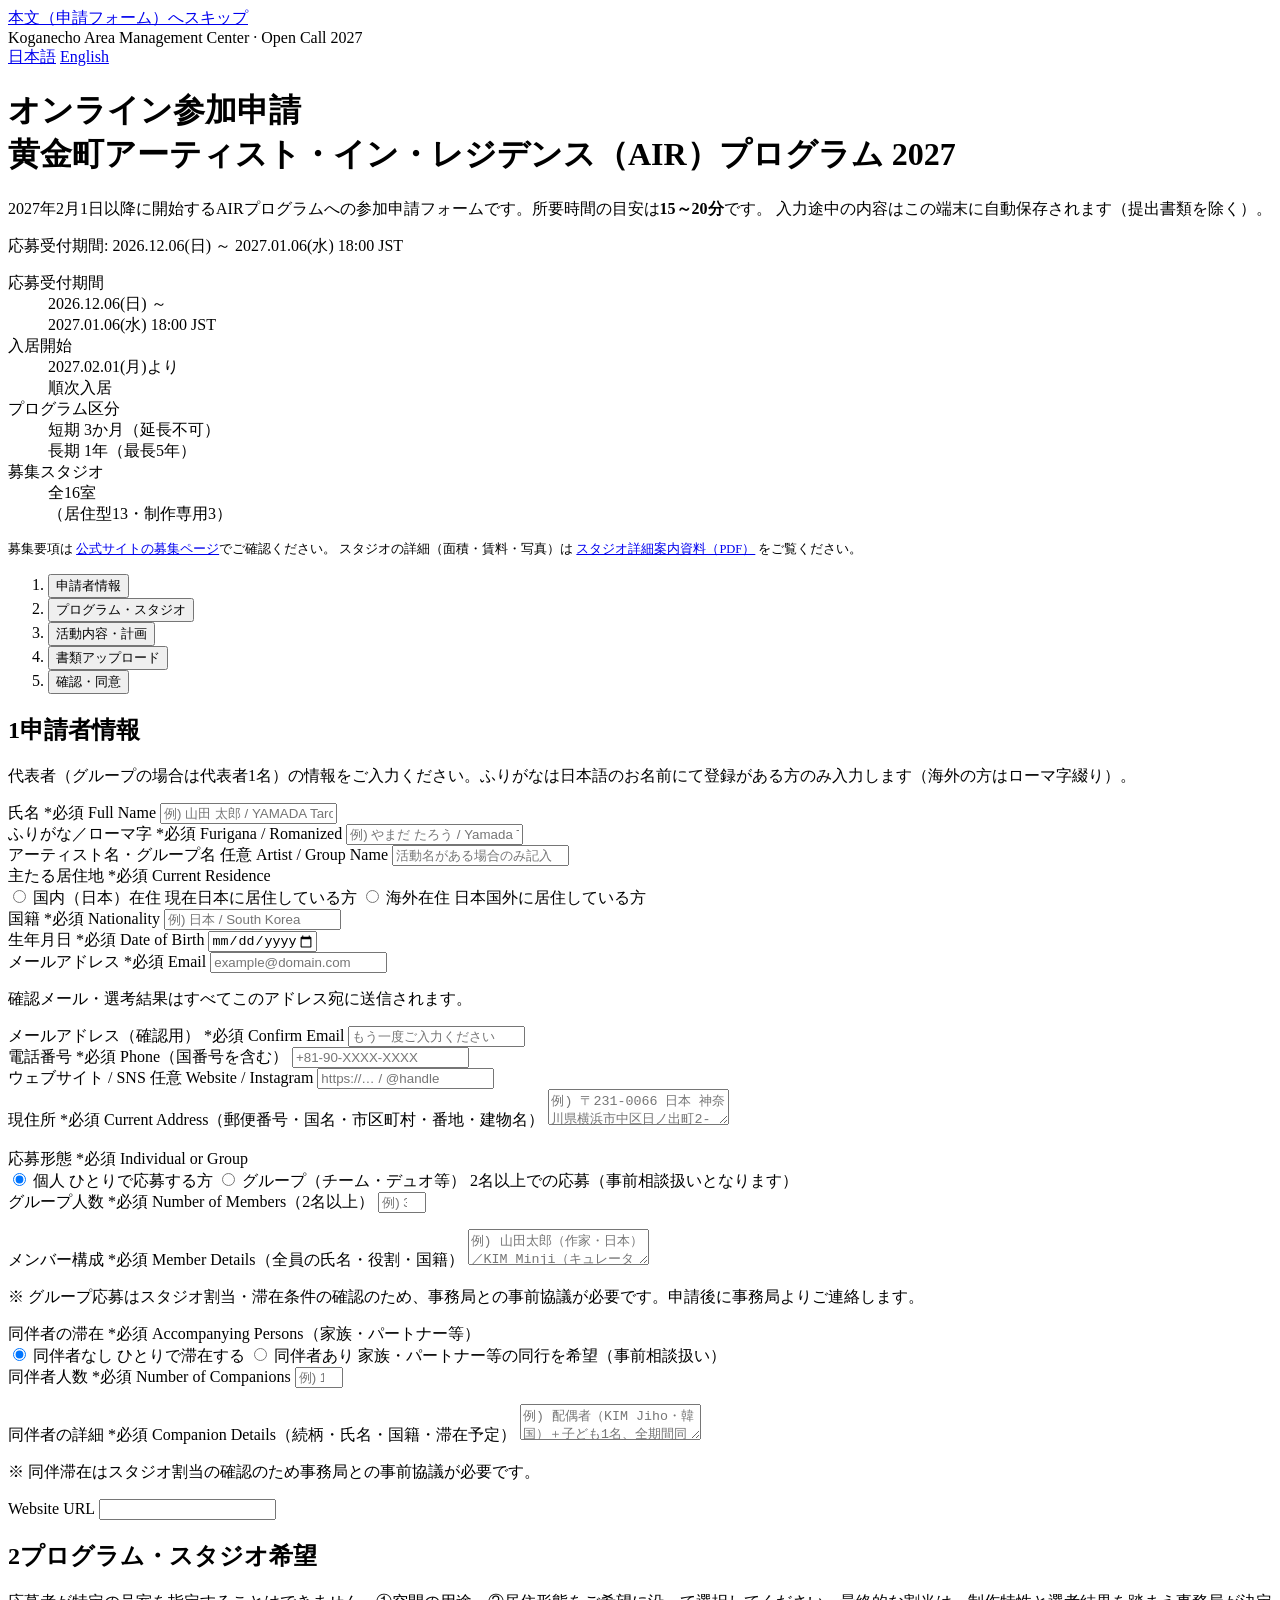
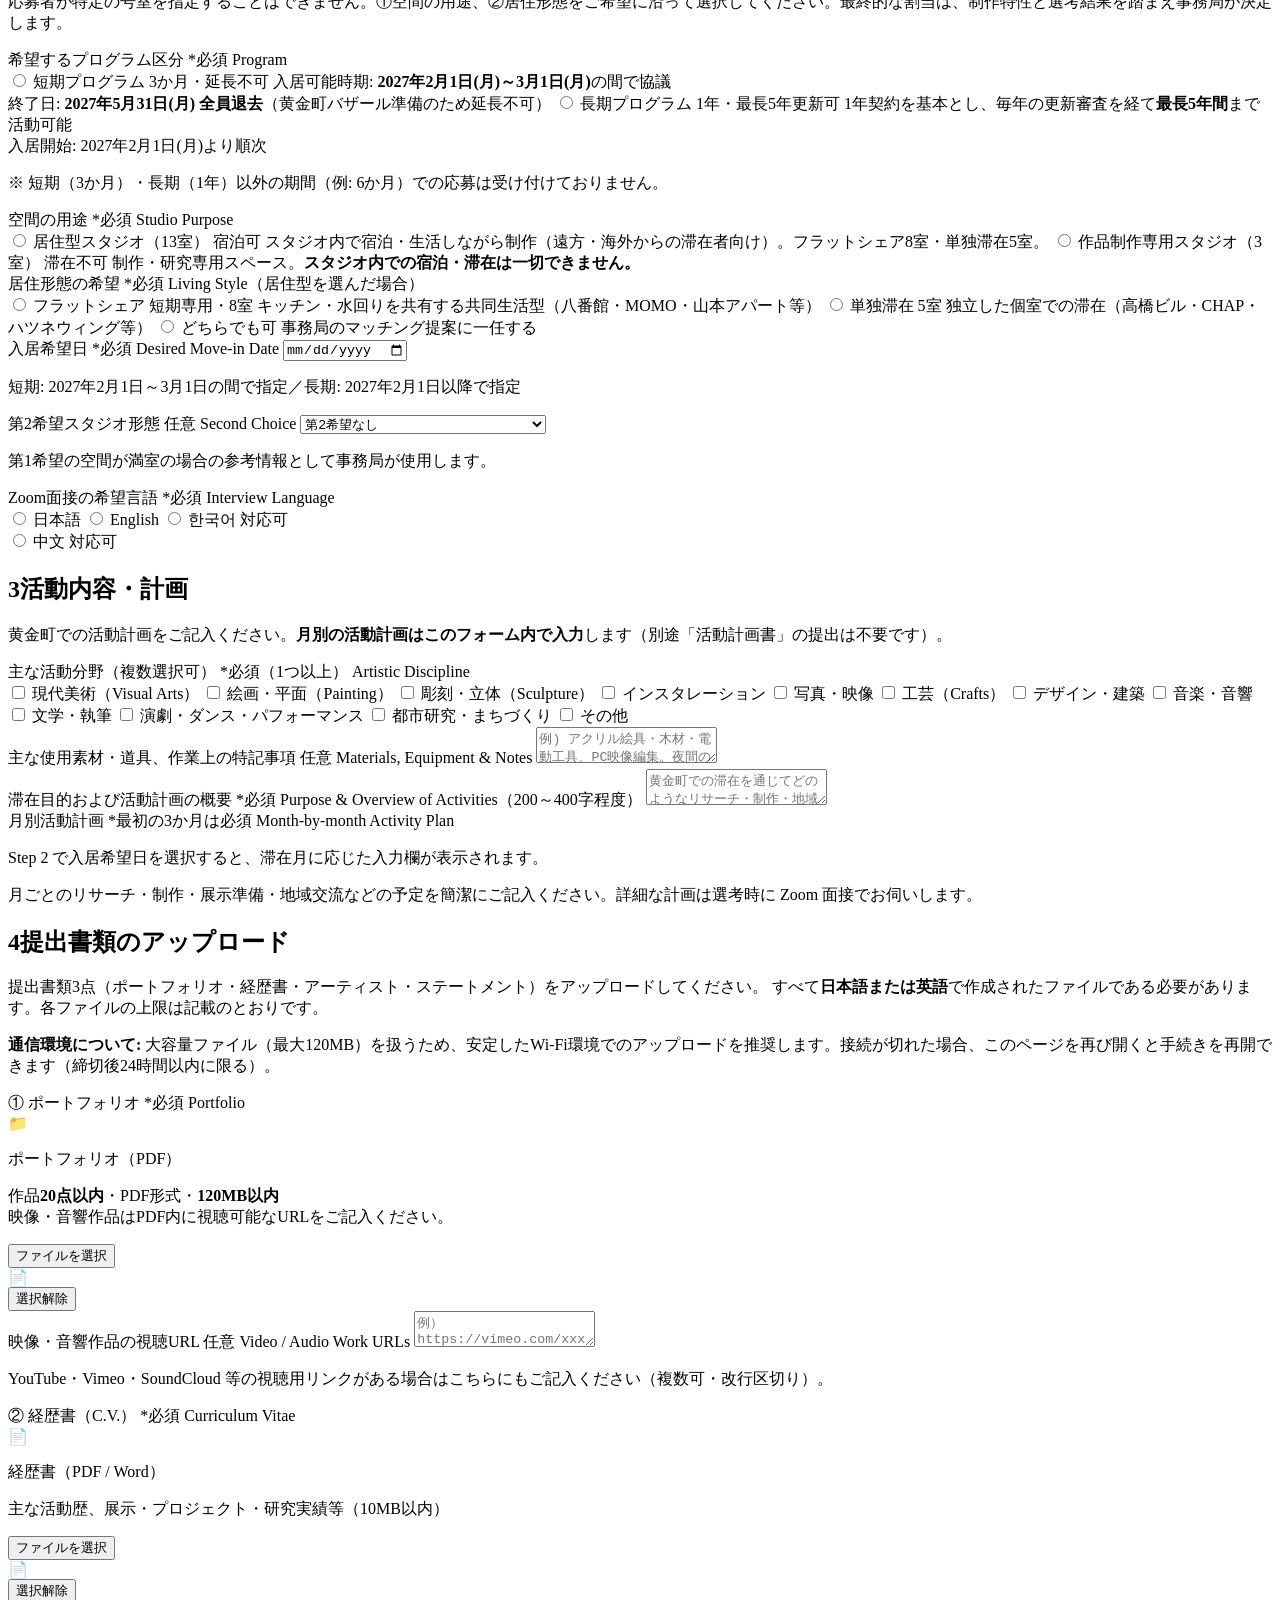
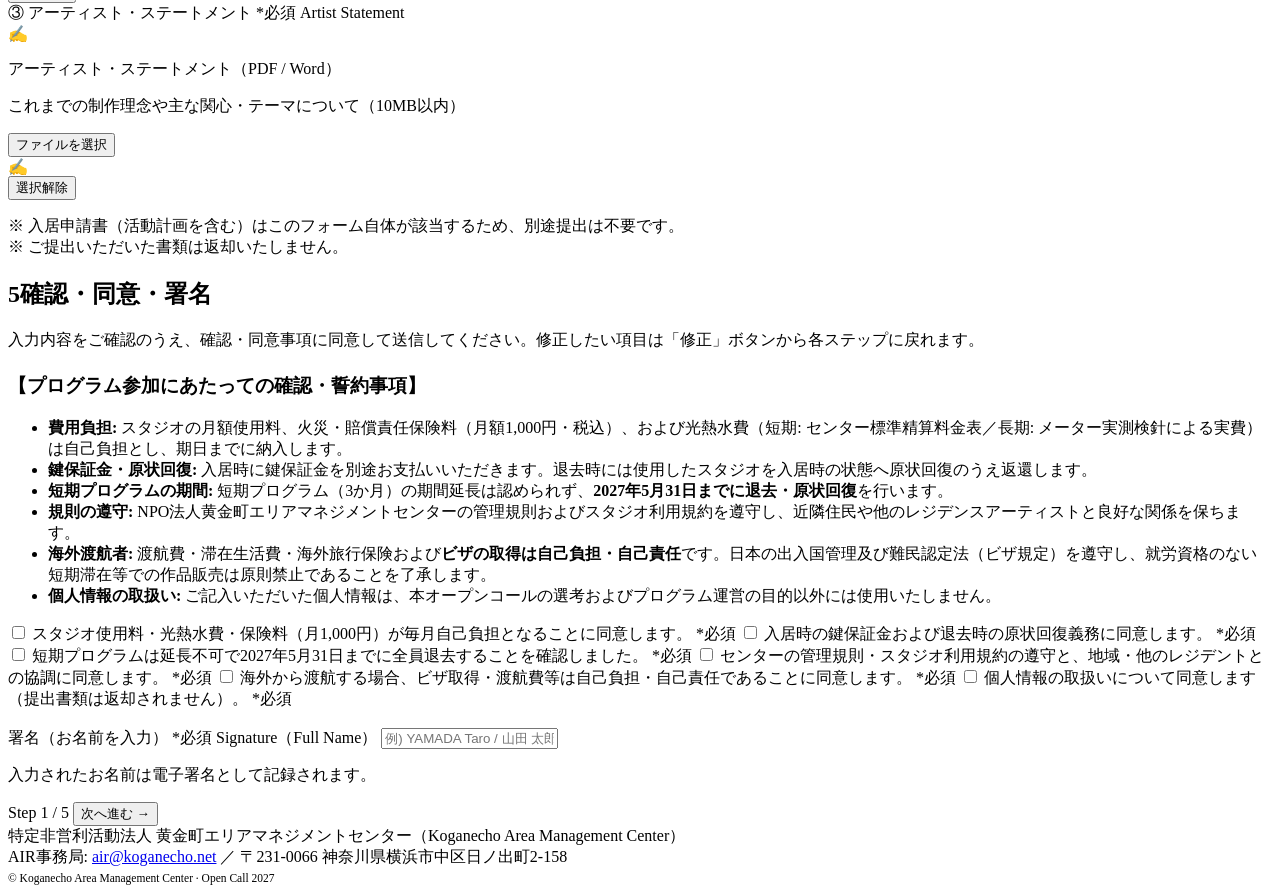
==== index.html @ 6523d1f3 "Add files via upload" ====
<!DOCTYPE html>
<html lang="ja">
<head>
  <meta charset="UTF-8">
  <meta name="viewport" content="width=device-width, initial-scale=1.0">
  <title>オンライン参加申請 | 黄金町AIRプログラム 2027 | Koganecho AIR Open Call</title>
  <meta name="description" content="黄金町アーティスト・イン・レジデンス（AIR）プログラム 2027 オープンコール オンライン参加申請フォーム。受付期間: 2026年12月6日～2027年1月6日 18:00 JST。">
  <meta name="robots" content="noindex, nofollow">
  <link rel="preconnect" href="https://fonts.googleapis.com">
  <link rel="preconnect" href="https://fonts.gstatic.com" crossorigin>
  <link rel="stylesheet" href="https://fonts.googleapis.com/css2?family=Noto+Sans+JP:wght@400;500;700;800&display=swap">
  <link rel="stylesheet" href="assets/style.css">
</head>
<body class="kapp">
  <a class="kapp-skip" href="#applyForm">本文（申請フォーム）へスキップ</a>

  <!-- ============ TOP BAR ============ -->
  <div class="kapp-topbar">
    <div class="kapp-topbar-inner">
      <span class="kapp-brand">
        <span class="kapp-brand-dot" aria-hidden="true"></span>
        Koganecho Area Management Center · Open Call 2027
      </span>
      <nav class="kapp-lang-switch" aria-label="言語切替 / Language Switch">
        <a href="index.html" aria-current="page" lang="ja">日本語</a>
        <a href="en.html" lang="en">English</a>
      </nav>
    </div>
  </div>

  <div class="kapp-main">
    <div class="kapp-container">

      <!-- ============ HEADER ============ -->
      <header class="kapp-header">
        <h1 class="kapp-title">オンライン参加申請<br>黄金町アーティスト・イン・レジデンス（AIR）プログラム 2027</h1>
        <p class="kapp-lead">
          2027年2月1日以降に開始するAIRプログラムへの参加申請フォームです。所要時間の目安は<strong>15～20分</strong>です。
          入力途中の内容はこの端末に自動保存されます（提出書類を除く）。
        </p>
        <p class="kapp-deadline-badge" id="statusBadge">応募受付期間: 2026.12.06(日) ～ 2027.01.06(水) 18:00 JST</p>

        <dl class="kapp-facts">
          <div class="kapp-fact">
            <dt>応募受付期間</dt>
            <dd>2026.12.06(日) ～<br>2027.01.06(水) 18:00 JST</dd>
          </div>
          <div class="kapp-fact">
            <dt>入居開始</dt>
            <dd>2027.02.01(月)より<br>順次入居</dd>
          </div>
          <div class="kapp-fact">
            <dt>プログラム区分</dt>
            <dd>短期 3か月（延長不可）<br>長期 1年（最長5年）</dd>
          </div>
          <div class="kapp-fact">
            <dt>募集スタジオ</dt>
            <dd>全16室<br>（居住型13・制作専用3）</dd>
          </div>
        </dl>

        <p style="font-size:12.5px; color:var(--muted); margin:0;">
          募集要項は
          <a href="https://koganecho.net/" target="_blank" rel="noopener noreferrer">公式サイトの募集ページ</a>でご確認ください。
          スタジオの詳細（面積・賃料・写真）は
          <a href="https://koganecho.net/wp20201120/wp-content/uploads/2026/11/2027_opencall_studio.pdf" target="_blank" rel="noopener noreferrer">スタジオ詳細案内資料（PDF）</a>
          をご覧ください。
        </p>
      </header>

      <!-- ============ STATUS BANNERS ============ -->
      <div class="kapp-banner kapp-banner-info" id="statusBanner" hidden role="status"></div>
      <div class="kapp-banner kapp-banner-info" id="resumeBanner" hidden role="region" aria-label="未完了の申請"></div>
      <div class="kapp-banner kapp-banner-info" id="draftBanner" hidden role="region" aria-label="下書き"></div>

      <!-- ============ CLOSED PANEL ============ -->
      <div class="kapp-closed" id="closedPanel" hidden>
        <h2 id="closedTitle">現在、応募受付期間ではありません</h2>
        <p id="closedBody">
          受付期間: 2026年12月6日(日) ～ 2027年1月6日(水) 18:00（日本標準時）
        </p>
        <p>
          ご質問は <a href="mailto:air@koganecho.net">air@koganecho.net</a> までメールでお問い合わせください。
        </p>
      </div>

      <!-- ============ FORM ============ -->
      <form class="kapp-form" id="applyForm" novalidate>

        <!-- Progress -->
        <ol class="kapp-progress" id="kappProgress" aria-label="入力ステップ">
          <li class="is-active"><button type="button"><span>申請者情報</span></button></li>
          <li><button type="button"><span>プログラム・スタジオ</span></button></li>
          <li><button type="button"><span>活動内容・計画</span></button></li>
          <li><button type="button"><span>書類アップロード</span></button></li>
          <li><button type="button"><span>確認・同意</span></button></li>
        </ol>

        <!-- ================= STEP 1 ================= -->
        <section class="kapp-step is-visible" data-step="1" aria-labelledby="step1Title">
          <h2 class="kapp-step-title" id="step1Title"><span class="kapp-sec-num">1</span>申請者情報</h2>
          <p class="kapp-step-desc">代表者（グループの場合は代表者1名）の情報をご入力ください。ふりがなは日本語のお名前にて登録がある方のみ入力します（海外の方はローマ字綴り）。</p>

          <div class="kapp-grid">
            <div class="kapp-field">
              <label for="fName">氏名 <span class="kapp-req">*必須</span> <span class="kapp-sub">Full Name</span></label>
              <input class="kapp-input" type="text" id="fName" name="name" required autocomplete="name" placeholder="例) 山田 太郎 / YAMADA Taro">
            </div>
            <div class="kapp-field">
              <label for="fNameKana">ふりがな／ローマ字 <span class="kapp-req">*必須</span> <span class="kapp-sub">Furigana / Romanized</span></label>
              <input class="kapp-input" type="text" id="fNameKana" name="nameKana" required placeholder="例) やまだ たろう / Yamada Taro">
            </div>
            <div class="kapp-field">
              <label for="fArtistName">アーティスト名・グループ名 <span class="kapp-optional">任意</span> <span class="kapp-sub">Artist / Group Name</span></label>
              <input class="kapp-input" type="text" id="fArtistName" name="artistName" placeholder="活動名がある場合のみ記入">
            </div>
            <div class="kapp-field">
              <div class="kapp-field-label">主たる居住地 <span class="kapp-req">*必須</span> <span class="kapp-sub">Current Residence</span></div>
              <div class="kapp-option-cards">
                <label class="kapp-option-card">
                  <input type="radio" name="residence" value="domestic" required>
                  <span class="kapp-option-body">
                    <span class="kapp-option-title" data-vlabel="国内（日本）">国内（日本）在住</span>
                    <span class="kapp-option-desc">現在日本に居住している方</span>
                  </span>
                </label>
                <label class="kapp-option-card">
                  <input type="radio" name="residence" value="overseas">
                  <span class="kapp-option-body">
                    <span class="kapp-option-title" data-vlabel="海外">海外在住</span>
                    <span class="kapp-option-desc">日本国外に居住している方</span>
                  </span>
                </label>
              </div>
            </div>
            <div class="kapp-field">
              <label for="fNationality">国籍 <span class="kapp-req">*必須</span> <span class="kapp-sub">Nationality</span></label>
              <input class="kapp-input" type="text" id="fNationality" name="nationality" required placeholder="例) 日本 / South Korea">
            </div>
            <div class="kapp-field">
              <label for="fBirthDate">生年月日 <span class="kapp-req">*必須</span> <span class="kapp-sub">Date of Birth</span></label>
              <input class="kapp-input" type="date" id="fBirthDate" name="birthDate" required max="2010-12-31">
            </div>
            <div class="kapp-field">
              <label for="fEmail">メールアドレス <span class="kapp-req">*必須</span> <span class="kapp-sub">Email</span></label>
              <input class="kapp-input" type="email" id="fEmail" name="email" required autocomplete="email" placeholder="example@domain.com">
              <p class="kapp-help">確認メール・選考結果はすべてこのアドレス宛に送信されます。</p>
            </div>
            <div class="kapp-field">
              <label for="fEmailConfirm">メールアドレス（確認用） <span class="kapp-req">*必須</span> <span class="kapp-sub">Confirm Email</span></label>
              <input class="kapp-input" type="email" id="fEmailConfirm" name="emailConfirm" required placeholder="もう一度ご入力ください">
            </div>
            <div class="kapp-field">
              <label for="fPhone">電話番号 <span class="kapp-req">*必須</span> <span class="kapp-sub">Phone（国番号を含む）</span></label>
              <input class="kapp-input" type="tel" id="fPhone" name="phone" required autocomplete="tel" placeholder="+81-90-XXXX-XXXX">
            </div>
            <div class="kapp-field">
              <label for="fWebsite">ウェブサイト / SNS <span class="kapp-optional">任意</span> <span class="kapp-sub">Website / Instagram</span></label>
              <input class="kapp-input" type="text" id="fWebsite" name="website" placeholder="https://… / @handle">
            </div>
            <div class="kapp-field kapp-field-full">
              <label for="fAddress">現住所 <span class="kapp-req">*必須</span> <span class="kapp-sub">Current Address（郵便番号・国名・市区町村・番地・建物名）</span></label>
              <textarea class="kapp-textarea" id="fAddress" name="address" required placeholder="例) 〒231-0066 日本 神奈川県横浜市中区日ノ出町2-158 ○○ビル301"></textarea>
            </div>
          </div>

          <div class="kapp-grid" style="margin-top:18px;">
            <div class="kapp-field kapp-field-full">
              <div class="kapp-field-label">応募形態 <span class="kapp-req">*必須</span> <span class="kapp-sub">Individual or Group</span></div>
              <div class="kapp-option-cards">
                <label class="kapp-option-card">
                  <input type="radio" name="applicantType" value="personal" checked required>
                  <span class="kapp-option-body">
                    <span class="kapp-option-title" data-vlabel="個人">個人</span>
                    <span class="kapp-option-desc">ひとりで応募する方</span>
                  </span>
                </label>
                <label class="kapp-option-card">
                  <input type="radio" name="applicantType" value="group">
                  <span class="kapp-option-body">
                    <span class="kapp-option-title" data-vlabel="グループ">グループ（チーム・デュオ等）</span>
                    <span class="kapp-option-desc">2名以上での応募（事前相談扱いとなります）</span>
                  </span>
                </label>
              </div>
            </div>

            <div id="groupFields" hidden class="kapp-field-full" style="display:grid; gap:16px;">
              <div class="kapp-field">
                <label for="fGroupMembers">グループ人数 <span class="kapp-req">*必須</span> <span class="kapp-sub">Number of Members（2名以上）</span></label>
                <input class="kapp-input" type="number" id="fGroupMembers" name="groupMembers" min="2" max="20" placeholder="例) 3">
              </div>
              <div class="kapp-field">
                <label for="fGroupDetail">メンバー構成 <span class="kapp-req">*必須</span> <span class="kapp-sub">Member Details（全員の氏名・役割・国籍）</span></label>
                <textarea class="kapp-textarea" id="fGroupDetail" name="groupDetail" placeholder="例) 山田太郎（作家・日本）／KIM Minji（キュレーター・韓国）／…"></textarea>
                <p class="kapp-help">※ グループ応募はスタジオ割当・滞在条件の確認のため、事務局との事前協議が必要です。申請後に事務局よりご連絡します。</p>
              </div>
            </div>

            <div class="kapp-field kapp-field-full">
              <div class="kapp-field-label">同伴者の滞在 <span class="kapp-req">*必須</span> <span class="kapp-sub">Accompanying Persons（家族・パートナー等）</span></div>
              <div class="kapp-option-cards">
                <label class="kapp-option-card">
                  <input type="radio" name="companionType" value="none" checked required>
                  <span class="kapp-option-body">
                    <span class="kapp-option-title" data-vlabel="なし">同伴者なし</span>
                    <span class="kapp-option-desc">ひとりで滞在する</span>
                  </span>
                </label>
                <label class="kapp-option-card">
                  <input type="radio" name="companionType" value="yes">
                  <span class="kapp-option-body">
                    <span class="kapp-option-title" data-vlabel="あり">同伴者あり</span>
                    <span class="kapp-option-desc">家族・パートナー等の同行を希望（事前相談扱い）</span>
                  </span>
                </label>
              </div>
            </div>

            <div id="companionFields" hidden class="kapp-field-full" style="display:grid; gap:16px;">
              <div class="kapp-field">
                <label for="fCompanionCount">同伴者人数 <span class="kapp-req">*必須</span> <span class="kapp-sub">Number of Companions</span></label>
                <input class="kapp-input" type="number" id="fCompanionCount" name="companionCount" min="1" max="10" placeholder="例) 1">
              </div>
              <div class="kapp-field">
                <label for="fCompanionDetail">同伴者の詳細 <span class="kapp-req">*必須</span> <span class="kapp-sub">Companion Details（続柄・氏名・国籍・滞在予定）</span></label>
                <textarea class="kapp-textarea" id="fCompanionDetail" name="companionDetail" placeholder="例) 配偶者（KIM Jiho・韓国）＋子ども1名、全期間同伴予定"></textarea>
                <p class="kapp-help">※ 同伴滞在はスタジオ割当の確認のため事務局との事前協議が必要です。</p>
              </div>
            </div>
          </div>

          <!-- honeypot -->
          <div class="kapp-hp" aria-hidden="true">
            <label for="fWebsiteUrl">Website URL</label>
            <input type="text" id="fWebsiteUrl" name="websiteUrl" tabindex="-1" autocomplete="off">
          </div>
        </section>

        <!-- ================= STEP 2 ================= -->
        <section class="kapp-step" data-step="2" aria-labelledby="step2Title">
          <h2 class="kapp-step-title" id="step2Title"><span class="kapp-sec-num">2</span>プログラム・スタジオ希望</h2>
          <p class="kapp-step-desc">
            応募者が特定の号室を指定することはできません。①空間の用途、②居住形態をご希望に沿って選択してください。最終的な割当は、制作特性と選考結果を踏まえ事務局が決定します。
          </p>

          <div class="kapp-grid">
            <div class="kapp-field kapp-field-full">
              <div class="kapp-field-label">希望するプログラム区分 <span class="kapp-req">*必須</span> <span class="kapp-sub">Program</span></div>
              <div class="kapp-option-cards">
                <label class="kapp-option-card">
                  <input type="radio" name="program" value="short" required>
                  <span class="kapp-option-body">
                    <span class="kapp-option-title" data-vlabel="短期（3か月・延長不可）">短期プログラム <span class="kapp-tag">3か月・延長不可</span></span>
                    <span class="kapp-option-desc">
                      入居可能時期: <strong>2027年2月1日(月)～3月1日(月)</strong>の間で協議<br>
                      終了日: <strong>2027年5月31日(月) 全員退去</strong>（黄金町バザール準備のため延長不可）
                    </span>
                  </span>
                </label>
                <label class="kapp-option-card">
                  <input type="radio" name="program" value="long">
                  <span class="kapp-option-body">
                    <span class="kapp-option-title" data-vlabel="長期（1年・最長5年）">長期プログラム <span class="kapp-tag kapp-tag-teal">1年・最長5年更新可</span></span>
                    <span class="kapp-option-desc">
                      1年契約を基本とし、毎年の更新審査を経て<strong>最長5年間</strong>まで活動可能<br>
                      入居開始: 2027年2月1日(月)より順次
                    </span>
                  </span>
                </label>
              </div>
              <p class="kapp-help">※ 短期（3か月）・長期（1年）以外の期間（例: 6か月）での応募は受け付けておりません。</p>
            </div>

            <div class="kapp-field kapp-field-full">
              <div class="kapp-field-label">空間の用途 <span class="kapp-req">*必須</span> <span class="kapp-sub">Studio Purpose</span></div>
              <div class="kapp-option-cards">
                <label class="kapp-option-card">
                  <input type="radio" name="studioPurpose" value="residential" required>
                  <span class="kapp-option-body">
                    <span class="kapp-option-title" data-vlabel="居住型">居住型スタジオ（13室） <span class="kapp-tag">宿泊可</span></span>
                    <span class="kapp-option-desc">スタジオ内で宿泊・生活しながら制作（遠方・海外からの滞在者向け）。フラットシェア8室・単独滞在5室。</span>
                  </span>
                </label>
                <label class="kapp-option-card">
                  <input type="radio" name="studioPurpose" value="production">
                  <span class="kapp-option-body">
                    <span class="kapp-option-title" data-vlabel="作品制作専用">作品制作専用スタジオ（3室） <span class="kapp-tag kapp-tag-amber">滞在不可</span></span>
                    <span class="kapp-option-desc">制作・研究専用スペース。<strong>スタジオ内での宿泊・滞在は一切できません。</strong></span>
                  </span>
                </label>
              </div>
            </div>

            <div class="kapp-field kapp-field-full" id="livingStyleField">
              <div class="kapp-field-label">居住形態の希望 <span class="kapp-req">*必須</span> <span class="kapp-sub">Living Style（居住型を選んだ場合）</span></div>
              <div class="kapp-option-cards kapp-cols-3">
                <label class="kapp-option-card">
                  <input type="radio" name="livingStyle" value="share" required>
                  <span class="kapp-option-body">
                    <span class="kapp-option-title" data-vlabel="フラットシェア">フラットシェア <span class="kapp-tag">短期専用・8室</span></span>
                    <span class="kapp-option-desc">キッチン・水回りを共有する共同生活型（八番館・MOMO・山本アパート等）</span>
                  </span>
                </label>
                <label class="kapp-option-card">
                  <input type="radio" name="livingStyle" value="private">
                  <span class="kapp-option-body">
                    <span class="kapp-option-title" data-vlabel="単独滞在">単独滞在 <span class="kapp-tag">5室</span></span>
                    <span class="kapp-option-desc">独立した個室での滞在（高橋ビル・CHAP・ハツネウィング等）</span>
                  </span>
                </label>
                <label class="kapp-option-card">
                  <input type="radio" name="livingStyle" value="either">
                  <span class="kapp-option-body">
                    <span class="kapp-option-title" data-vlabel="どちらでも可">どちらでも可</span>
                    <span class="kapp-option-desc">事務局のマッチング提案に一任する</span>
                  </span>
                </label>
              </div>
              <p class="kapp-help" id="shareShortNote" hidden style="color:var(--danger); font-weight:600;">
                ※ フラットシェア（8室）は<strong>短期プログラム専用</strong>のため、長期プログラムでは選択できません。
              </p>
            </div>

            <div class="kapp-field">
              <label for="fMoveInDate">入居希望日 <span class="kapp-req">*必須</span> <span class="kapp-sub">Desired Move-in Date</span></label>
              <input class="kapp-input" type="date" id="fMoveInDate" name="moveInDate" required min="2027-02-01">
              <p class="kapp-help">短期: 2027年2月1日～3月1日の間で指定／長期: 2027年2月1日以降で指定</p>
            </div>

            <div class="kapp-field">
              <label for="fSecondChoice">第2希望スタジオ形態 <span class="kapp-optional">任意</span> <span class="kapp-sub">Second Choice</span></label>
              <select class="kapp-select" id="fSecondChoice" name="secondChoice">
                <option value="none">第2希望なし</option>
                <option value="share">居住型 − フラットシェア（短期専用）</option>
                <option value="private">居住型 − 単独滞在</option>
                <option value="production">作品制作専用</option>
              </select>
              <p class="kapp-help">第1希望の空間が満室の場合の参考情報として事務局が使用します。</p>
            </div>

            <div class="kapp-field kapp-field-full">
              <div class="kapp-field-label">Zoom面接の希望言語 <span class="kapp-req">*必須</span> <span class="kapp-sub">Interview Language</span></div>
              <div class="kapp-option-cards kapp-cols-3">
                <label class="kapp-option-card">
                  <input type="radio" name="interviewLang" value="ja" required>
                  <span class="kapp-option-body">
                    <span class="kapp-option-title" data-vlabel="日本語">日本語</span>
                  </span>
                </label>
                <label class="kapp-option-card">
                  <input type="radio" name="interviewLang" value="en">
                  <span class="kapp-option-body">
                    <span class="kapp-option-title" data-vlabel="English">English</span>
                  </span>
                </label>
                <label class="kapp-option-card">
                  <input type="radio" name="interviewLang" value="ko">
                  <span class="kapp-option-body">
                    <span class="kapp-option-title" data-vlabel="한국어">한국어 <span class="kapp-tag kapp-tag-teal">対応可</span></span>
                  </span>
                </label>
              </div>
              <div class="kapp-option-cards kapp-cols-3">
                <label class="kapp-option-card">
                  <input type="radio" name="interviewLang" value="zh">
                  <span class="kapp-option-body">
                    <span class="kapp-option-title" data-vlabel="中文">中文 <span class="kapp-tag kapp-tag-teal">対応可</span></span>
                  </span>
                </label>
              </div>
              <p class="kapp-help" id="interviewLangNote" hidden>
                ※ 韓国語・中国語での面接は通訳スタッフを介して実施します。日時の調整にはお時間をいただく場合があります。
              </p>
            </div>

          </div>
        </section>

        <!-- ================= STEP 3 ================= -->
        <section class="kapp-step" data-step="3" aria-labelledby="step3Title">
          <h2 class="kapp-step-title" id="step3Title"><span class="kapp-sec-num">3</span>活動内容・計画</h2>
          <p class="kapp-step-desc">
            黄金町での活動計画をご記入ください。<strong>月別の活動計画はこのフォーム内で入力</strong>します（別途「活動計画書」の提出は不要です）。
          </p>

          <div class="kapp-grid">
            <div class="kapp-field kapp-field-full">
              <div class="kapp-field-label">主な活動分野（複数選択可） <span class="kapp-req">*必須（1つ以上）</span> <span class="kapp-sub">Artistic Discipline</span></div>
              <div class="kapp-check-grid">
                <label class="kapp-check-item"><input type="checkbox" name="disciplines" value="現代美術（Visual Arts）"> 現代美術（Visual Arts）</label>
                <label class="kapp-check-item"><input type="checkbox" name="disciplines" value="絵画・平面（Painting）"> 絵画・平面（Painting）</label>
                <label class="kapp-check-item"><input type="checkbox" name="disciplines" value="彫刻・立体（Sculpture）"> 彫刻・立体（Sculpture）</label>
                <label class="kapp-check-item"><input type="checkbox" name="disciplines" value="インスタレーション（Installation）"> インスタレーション</label>
                <label class="kapp-check-item"><input type="checkbox" name="disciplines" value="写真・映像（Photo & Video）"> 写真・映像</label>
                <label class="kapp-check-item"><input type="checkbox" name="disciplines" value="工芸（Crafts）"> 工芸（Crafts）</label>
                <label class="kapp-check-item"><input type="checkbox" name="disciplines" value="デザイン・建築（Design & Architecture）"> デザイン・建築</label>
                <label class="kapp-check-item"><input type="checkbox" name="disciplines" value="音楽・音響（Music & Sound）"> 音楽・音響</label>
                <label class="kapp-check-item"><input type="checkbox" name="disciplines" value="文学・執筆（Literature & Writing）"> 文学・執筆</label>
                <label class="kapp-check-item"><input type="checkbox" name="disciplines" value="パフォーマンス（Performance）"> 演劇・ダンス・パフォーマンス</label>
                <label class="kapp-check-item"><input type="checkbox" name="disciplines" value="都市研究・まちづくり（Urban Research）"> 都市研究・まちづくり</label>
                <label class="kapp-check-item"><input type="checkbox" name="disciplines" value="other"> その他</label>
              </div>
              <div class="kapp-field" id="disciplineOtherField" hidden style="margin-top:8px;">
                <label for="fDisciplineOtherText">その他の活動分野 <span class="kapp-req">*必須</span></label>
                <input class="kapp-input" type="text" id="fDisciplineOtherText" name="disciplineOtherText" placeholder="具体的な分野をご記入ください">
              </div>
            </div>

            <div class="kapp-field kapp-field-full">
              <label for="fMaterialsNotes">主な使用素材・道具、作業上の特記事項 <span class="kapp-optional">任意</span> <span class="kapp-sub">Materials, Equipment & Notes</span></label>
              <textarea class="kapp-textarea" id="fMaterialsNotes" name="materialsNotes" placeholder="例) アクリル絵具・木材・電動工具、PC映像編集。夜間の作業は行わない 等"></textarea>
            </div>

            <div class="kapp-field kapp-field-full">
              <label for="fActivityOverview">滞在目的および活動計画の概要 <span class="kapp-req">*必須</span> <span class="kapp-sub">Purpose & Overview of Activities（200～400字程度）</span></label>
              <textarea class="kapp-textarea" id="fActivityOverview" name="activityOverview" required placeholder="黄金町での滞在を通じてどのようなリサーチ・制作・地域交流を行う予定か、概要をご記入ください。"></textarea>
            </div>

            <div class="kapp-field kapp-field-full">
              <div class="kapp-field-label">月別活動計画 <span class="kapp-req">*最初の3か月は必須</span> <span class="kapp-sub">Month-by-month Activity Plan</span></div>
              <div id="monthlyPlan" class="kapp-monthly-list">
                <div class="kapp-info-box"><p>Step 2 で入居希望日を選択すると、滞在月に応じた入力欄が表示されます。</p></div>
              </div>
              <p class="kapp-help">月ごとのリサーチ・制作・展示準備・地域交流などの予定を簡潔にご記入ください。詳細な計画は選考時に Zoom 面接でお伺いします。</p>
            </div>
          </div>
        </section>

        <!-- ================= STEP 4 ================= -->
        <section class="kapp-step" data-step="4" aria-labelledby="step4Title">
          <h2 class="kapp-step-title" id="step4Title"><span class="kapp-sec-num">4</span>提出書類のアップロード</h2>
          <p class="kapp-step-desc">
            提出書類3点（ポートフォリオ・経歴書・アーティスト・ステートメント）をアップロードしてください。
            すべて<strong>日本語または英語</strong>で作成されたファイルである必要があります。各ファイルの上限は記載のとおりです。
          </p>

          <div class="kapp-notice" role="note">
            <p><strong>通信環境について:</strong> 大容量ファイル（最大120MB）を扱うため、安定したWi-Fi環境でのアップロードを推奨します。接続が切れた場合、このページを再び開くと手続きを再開できます（締切後24時間以内に限る）。</p>
          </div>

          <div class="kapp-grid" style="grid-template-columns:1fr;">

            <!-- Portfolio -->
            <div class="kapp-field kapp-field-full">
              <div class="kapp-field-label">① ポートフォリオ <span class="kapp-req">*必須</span> <span class="kapp-sub">Portfolio</span></div>
              <div class="kapp-filezone" data-dropzone="portfolio">
                <div class="kapp-filezone-icon" aria-hidden="true">📁</div>
                <p class="kapp-filezone-title">ポートフォリオ（PDF）</p>
                <p class="kapp-filezone-desc">
                  作品<strong>20点以内</strong>・PDF形式・<strong>120MB以内</strong><br>
                  映像・音響作品はPDF内に視聴可能なURLをご記入ください。
                </p>
                <button type="button" class="kapp-btn-choose">ファイルを選択</button>
              </div>
              <div class="kapp-filecard" data-filecard="portfolio">
                <span class="kapp-filecard-icon" aria-hidden="true">📄</span>
                <div>
                  <div class="kapp-filecard-name"></div>
                  <div class="kapp-filecard-meta"></div>
                </div>
                <div class="kapp-filecard-actions">
                  <button type="button" class="kapp-btn-unlink">選択解除</button>
                </div>
              </div>
              <input type="file" data-kind="portfolio" accept="application/pdf,.pdf" hidden>
            </div>

            <!-- Video / Audio URLs -->
            <div class="kapp-field kapp-field-full">
              <label class="kapp-field-label" for="fMediaUrls">映像・音響作品の視聴URL <span class="kapp-opt">任意</span> <span class="kapp-sub">Video / Audio Work URLs</span></label>
              <textarea class="kapp-textarea" id="fMediaUrls" name="mediaUrls" rows="2" placeholder="例）https://vimeo.com/xxxxxx&#10;https://youtu.be/xxxxxx（限定公開の場合はパスワードもご記入ください）"></textarea>
              <p class="kapp-help">YouTube・Vimeo・SoundCloud 等の視聴用リンクがある場合はこちらにもご記入ください（複数可・改行区切り）。</p>
            </div>

            <!-- CV -->
            <div class="kapp-field kapp-field-full">
              <div class="kapp-field-label">② 経歴書（C.V.） <span class="kapp-req">*必須</span> <span class="kapp-sub">Curriculum Vitae</span></div>
              <div class="kapp-filezone" data-dropzone="cv">
                <div class="kapp-filezone-icon" aria-hidden="true">📄</div>
                <p class="kapp-filezone-title">経歴書（PDF / Word）</p>
                <p class="kapp-filezone-desc">
                  主な活動歴、展示・プロジェクト・研究実績等（10MB以内）
                </p>
                <button type="button" class="kapp-btn-choose">ファイルを選択</button>
              </div>
              <div class="kapp-filecard" data-filecard="cv">
                <span class="kapp-filecard-icon" aria-hidden="true">📄</span>
                <div>
                  <div class="kapp-filecard-name"></div>
                  <div class="kapp-filecard-meta"></div>
                </div>
                <div class="kapp-filecard-actions">
                  <button type="button" class="kapp-btn-unlink">選択解除</button>
                </div>
              </div>
              <input type="file" data-kind="cv" accept="application/pdf,.pdf,.doc,.docx" hidden>
            </div>

            <!-- Statement -->
            <div class="kapp-field kapp-field-full">
              <div class="kapp-field-label">③ アーティスト・ステートメント <span class="kapp-req">*必須</span> <span class="kapp-sub">Artist Statement</span></div>
              <div class="kapp-filezone" data-dropzone="statement">
                <div class="kapp-filezone-icon" aria-hidden="true">✍️</div>
                <p class="kapp-filezone-title">アーティスト・ステートメント（PDF / Word）</p>
                <p class="kapp-filezone-desc">
                  これまでの制作理念や主な関心・テーマについて（10MB以内）
                </p>
                <button type="button" class="kapp-btn-choose">ファイルを選択</button>
              </div>
              <div class="kapp-filecard" data-filecard="statement">
                <span class="kapp-filecard-icon" aria-hidden="true">✍️</span>
                <div>
                  <div class="kapp-filecard-name"></div>
                  <div class="kapp-filecard-meta"></div>
                </div>
                <div class="kapp-filecard-actions">
                  <button type="button" class="kapp-btn-unlink">選択解除</button>
                </div>
              </div>
              <input type="file" data-kind="statement" accept="application/pdf,.pdf,.doc,.docx" hidden>
            </div>
          </div>

          <div class="kapp-info-box">
            <p>※ 入居申請書（活動計画を含む）はこのフォーム自体が該当するため、別途提出は不要です。<br>※ ご提出いただいた書類は返却いたしません。</p>
          </div>
        </section>

        <!-- ================= STEP 5 ================= -->
        <section class="kapp-step" data-step="5" aria-labelledby="step5Title">
          <h2 class="kapp-step-title" id="step5Title"><span class="kapp-sec-num">5</span>確認・同意・署名</h2>
          <p class="kapp-step-desc">入力内容をご確認のうえ、確認・同意事項に同意して送信してください。修正したい項目は「修正」ボタンから各ステップに戻れます。</p>

          <div class="kapp-review" id="reviewBody"><!-- JS で生成 --></div>

          <div class="kapp-terms" style="margin-top:22px;">
            <h3>【プログラム参加にあたっての確認・誓約事項】</h3>
            <ul>
              <li><strong>費用負担:</strong> スタジオの月額使用料、火災・賠償責任保険料（月額1,000円・税込）、および光熱水費（短期: センター標準精算料金表／長期: メーター実測検針による実費）は自己負担とし、期日までに納入します。</li>
              <li><strong>鍵保証金・原状回復:</strong> 入居時に鍵保証金を別途お支払いいただきます。退去時には使用したスタジオを入居時の状態へ原状回復のうえ返還します。</li>
              <li><strong>短期プログラムの期間:</strong> 短期プログラム（3か月）の期間延長は認められず、<strong>2027年5月31日までに退去・原状回復</strong>を行います。</li>
              <li><strong>規則の遵守:</strong> NPO法人黄金町エリアマネジメントセンターの管理規則およびスタジオ利用規約を遵守し、近隣住民や他のレジデンスアーティストと良好な関係を保ちます。</li>
              <li><strong>海外渡航者:</strong> 渡航費・滞在生活費・海外旅行保険および<strong>ビザの取得は自己負担・自己責任</strong>です。日本の出入国管理及び難民認定法（ビザ規定）を遵守し、就労資格のない短期滞在等での作品販売は原則禁止であることを了承します。</li>
              <li><strong>個人情報の取扱い:</strong> ご記入いただいた個人情報は、本オープンコールの選考およびプログラム運営の目的以外には使用いたしません。</li>
            </ul>
          </div>

          <div class="kapp-agree-list">
            <label class="kapp-agree-item">
              <input type="checkbox" name="agreeFees" required>
              <span>スタジオ使用料・光熱水費・保険料（月1,000円）が毎月自己負担となることに同意します。 <span class="kapp-req">*必須</span></span>
            </label>
            <label class="kapp-agree-item">
              <input type="checkbox" name="agreeDeposit" required>
              <span>入居時の鍵保証金および退去時の原状回復義務に同意します。 <span class="kapp-req">*必須</span></span>
            </label>
            <label class="kapp-agree-item">
              <input type="checkbox" name="agreeShortTerm" required>
              <span>短期プログラムは延長不可で2027年5月31日までに全員退去することを確認しました。 <span class="kapp-req">*必須</span></span>
            </label>
            <label class="kapp-agree-item">
              <input type="checkbox" name="agreeRules" required>
              <span>センターの管理規則・スタジオ利用規約の遵守と、地域・他のレジデントとの協調に同意します。 <span class="kapp-req">*必須</span></span>
            </label>
            <label class="kapp-agree-item">
              <input type="checkbox" name="agreeVisa" required>
              <span>海外から渡航する場合、ビザ取得・渡航費等は自己負担・自己責任であることに同意します。 <span class="kapp-req">*必須</span></span>
            </label>
            <label class="kapp-agree-item">
              <input type="checkbox" name="agreePrivacy" required>
              <span>個人情報の取扱いについて同意します（提出書類は返却されません）。 <span class="kapp-req">*必須</span></span>
            </label>
          </div>

          <div class="kapp-grid" style="margin-top:18px;">
            <div class="kapp-field">
              <label for="fSignature">署名（お名前を入力） <span class="kapp-req">*必須</span> <span class="kapp-sub">Signature（Full Name）</span></label>
              <input class="kapp-input" type="text" id="fSignature" name="signature" required placeholder="例) YAMADA Taro / 山田 太郎">
              <p class="kapp-help">入力されたお名前は電子署名として記録されます。</p>
            </div>
          </div>
        </section>

        <!-- ================= NAV ================= -->
        <div class="kapp-nav">
          <button type="button" class="kapp-btn kapp-btn-secondary" id="btnPrev" hidden>← 戻る</button>
          <span class="kapp-nav-hint" id="navHint" aria-live="polite">Step 1 / 5</span>
          <button type="button" class="kapp-btn kapp-btn-primary" id="btnNext">次へ進む →</button>
          <button type="button" class="kapp-btn kapp-btn-primary" id="btnSubmit" hidden>上記の内容で申し込む</button>
        </div>
      </form>

      <!-- ============ SUBMIT PANEL ============ -->
      <div class="kapp-submit-panel" id="submitPanel" hidden>
        <!-- Phase: Prepare -->
        <div id="phasePrepare">
          <h2>送信処理中</h2>
          <p class="kapp-submit-lead" id="phaseLead">サーバー処理中…（受付番号の発行とアップロード準備をしています）</p>
          <p style="text-align:center;"><span class="kapp-spinner" aria-hidden="true"></span><span style="font-size:13.5px; color:var(--muted);">お待ちください…</span></p>
        </div>

        <!-- Phase: Upload -->
        <div id="phaseUpload" hidden>
          <h2>提出書類をアップロード中</h2>
          <p class="kapp-submit-lead">画面を閉じずにお待ちください。進捗は下のバーで確認できます。</p>
          <div id="uploadRows"></div>
          <p id="uploadOverall" class="kapp-help" style="margin-top:14px;" aria-live="polite"></p>
        </div>

        <!-- Phase: Done -->
        <div id="phaseDone" hidden>
          <div class="kapp-done">
            <div class="kapp-done-check" aria-hidden="true">✓</div>
            <h2>お申し込みが完了しました</h2>
            <p class="kapp-submit-lead">下記の受付番号で受け付けました。確認メールをお送りしましたのでご確認ください（迷惑メールフォルダもご確認ください）。</p>
            <p class="kapp-app-id-label" style="font-size:12.5px; color:var(--muted); font-weight:700; margin-bottom:4px;">受付番号 / Application ID</p>
            <div class="kapp-done-id" id="doneAppId">—</div>
            <div class="kapp-next-steps">
              <h3>今後の予定</h3>
              <ul id="doneNextSteps"></ul>
            </div>
            <p style="margin-top:16px; font-size:13px; color:var(--muted);">受付番号は大切に保管してください。お問い合わせの際に必要です。</p>
          </div>
        </div>

        <!-- Phase: Error -->
        <div id="phaseError" hidden>
          <h2>エラーが発生しました</h2>
          <p class="kapp-submit-lead" id="errorMsg" style="color:var(--danger); font-weight:600;"></p>
          <div id="errorActions" style="display:flex; gap:10px; flex-wrap:wrap;"></div>
        </div>
      </div>

    </div>
  </div>

  <!-- ============ FOOTER ============ -->
  <footer class="kapp-footer">
    特定非営利活動法人 黄金町エリアマネジメントセンター（Koganecho Area Management Center）<br>
    AIR事務局: <a href="mailto:air@koganecho.net">air@koganecho.net</a> ／ 〒231-0066 神奈川県横浜市中区日ノ出町2-158<br>
    <span style="font-size:11.5px;">© Koganecho Area Management Center · Open Call 2027</span>
  </footer>

  <script src="assets/config.js"></script>
  <script src="assets/app.js"></script>
</body>
</html>
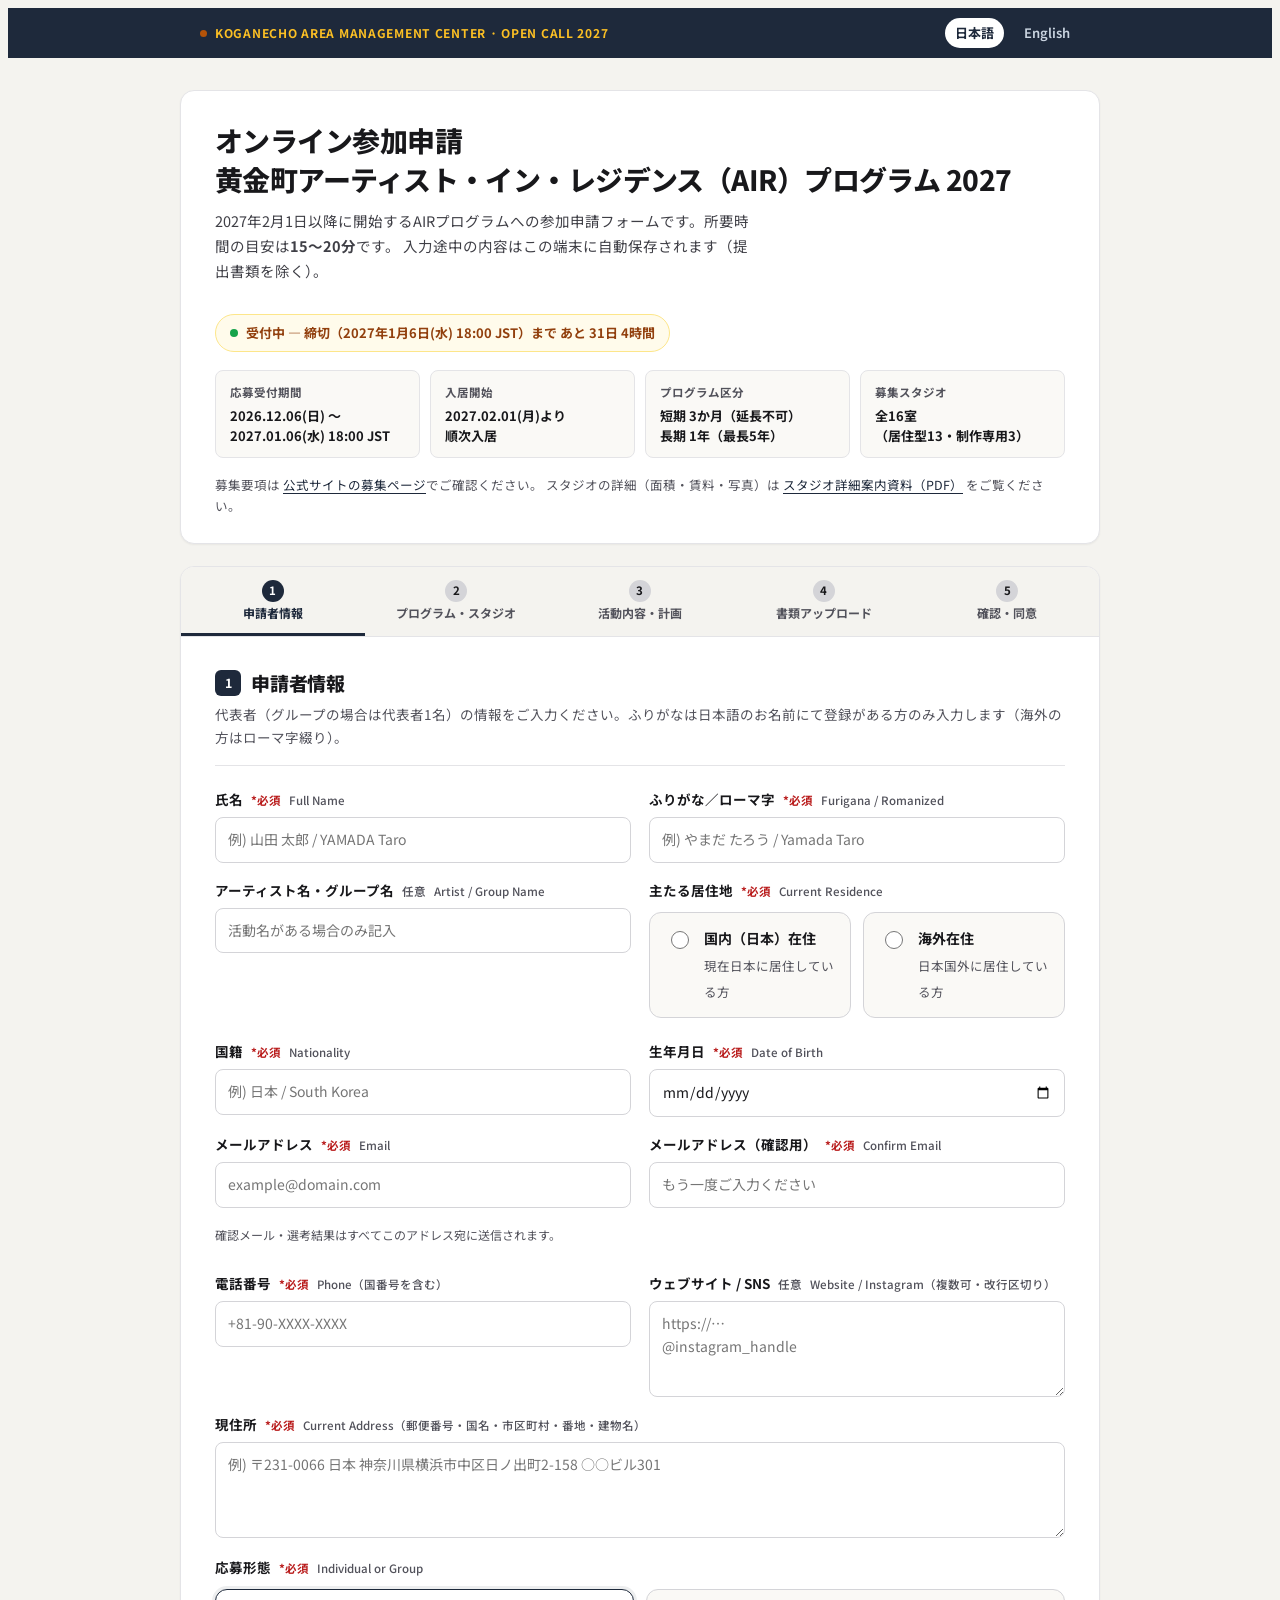
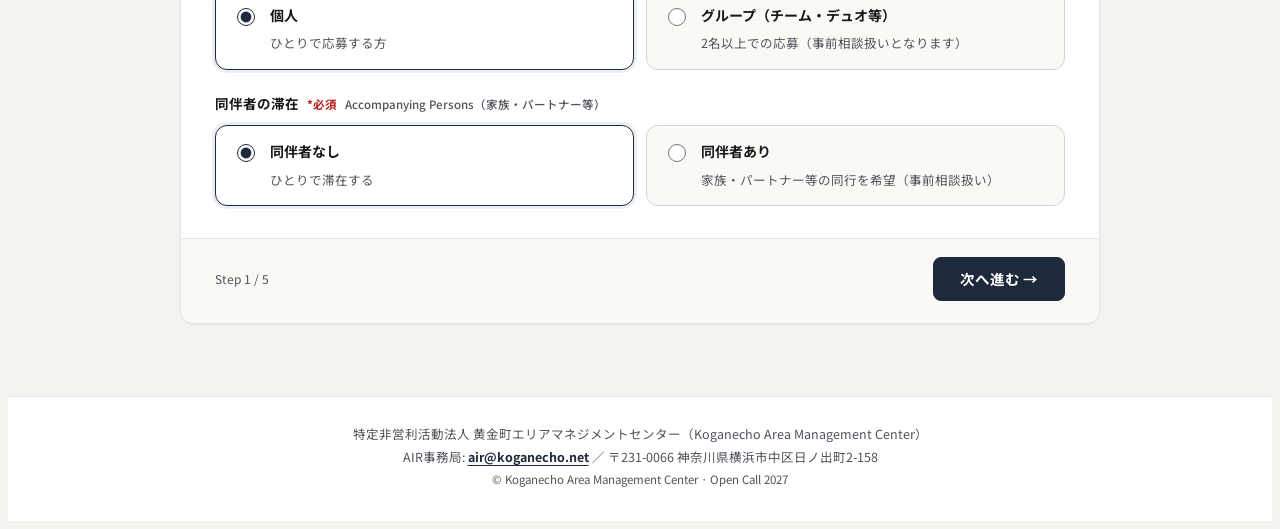
==== commit 52a6e1af: "Allow multiple Web/SNS lines in index.html and en.html" ====
--- a/index.html
+++ b/index.html
@@ -155,8 +155,8 @@
               <input class="kapp-input" type="tel" id="fPhone" name="phone" required autocomplete="tel" placeholder="+81-90-XXXX-XXXX">
             </div>
             <div class="kapp-field">
-              <label for="fWebsite">ウェブサイト / SNS <span class="kapp-optional">任意</span> <span class="kapp-sub">Website / Instagram</span></label>
-              <input class="kapp-input" type="text" id="fWebsite" name="website" placeholder="https://… / @handle">
+              <label for="fWebsite">ウェブサイト / SNS <span class="kapp-optional">任意</span> <span class="kapp-sub">Website / Instagram（複数可・改行区切り）</span></label>
+              <textarea class="kapp-textarea" id="fWebsite" name="website" rows="2" placeholder="https://…&#10;@instagram_handle"></textarea>
             </div>
             <div class="kapp-field kapp-field-full">
               <label for="fAddress">現住所 <span class="kapp-req">*必須</span> <span class="kapp-sub">Current Address（郵便番号・国名・市区町村・番地・建物名）</span></label>
--- a/assets/style.css
+++ b/assets/style.css
@@ -0,0 +1,1399 @@
+/* ============================================================
+ * Koganecho AIR 2027 — Online Application Form
+ * Shared stylesheet (index.html / en.html)
+ * 디자인 토큰은 모집요강 페이지(kair-opencall)와 동일 계열
+ * ============================================================ */
+
+.kapp {
+  --ink: #18181b;
+  --ink-2: #3f3f46;
+  --muted: #52525b;
+  --border: #e4e4e7;
+  --border-strong: #d4d4d8;
+  --bg: #ffffff;
+  --surface: #faf9f6;
+  --surface-alt: #f4f3ef;
+  --primary: #1e293b;
+  --primary-hover: #0f172a;
+  --accent: #b45309;
+  --accent-bg: #fffbeb;
+  --accent-border: #fde68a;
+  --teal: #0f766e;
+  --teal-soft: #ccfbf1;
+  --blue: #1d4ed8;
+  --blue-soft: #dbeafe;
+  --danger: #b91c1c;
+  --danger-bg: #fef2f2;
+  --danger-border: #fecaca;
+  --success: #15803d;
+  --success-bg: #f0fdf4;
+  --success-border: #bbf7d0;
+  --radius-sm: 8px;
+  --radius-md: 12px;
+  --radius-lg: 14px;
+  --shadow: 0 1px 2px rgb(0 0 0 / 0.05);
+
+  font-family: 'Noto Sans JP', 'Noto Sans', 'Hiragino Kaku Gothic ProN', 'Hiragino Sans',
+    'Yu Gothic', -apple-system, BlinkMacSystemFont, system-ui, sans-serif;
+  color: var(--ink);
+  background-color: var(--surface-alt);
+  line-height: 1.7;
+  font-size: 15px;
+  -webkit-font-smoothing: antialiased;
+  text-rendering: optimizeLegibility;
+}
+
+.kapp *,
+.kapp *::before,
+.kapp *::after {
+  box-sizing: border-box;
+}
+
+/* hidden 속성은 클래스/인라인 display 보다 항상 우선 (빈 배너 렌더링 방지) */
+.kapp [hidden] {
+  display: none !important;
+}
+
+.kapp a {
+  color: var(--primary);
+  text-underline-offset: 3px;
+}
+
+.kapp :focus-visible {
+  outline: 2px solid var(--primary);
+  outline-offset: 2px;
+  border-radius: 4px;
+}
+
+/* ---------- Skip link ---------- */
+.kapp .kapp-skip {
+  position: absolute;
+  left: -9999px;
+  top: 0;
+  z-index: 100;
+  background: var(--primary);
+  color: #fff;
+  padding: 10px 16px;
+  border-radius: 0 0 var(--radius-sm) 0;
+  text-decoration: none;
+  font-weight: 700;
+}
+
+.kapp .kapp-skip:focus {
+  left: 0;
+}
+
+/* ---------- Top bar ---------- */
+.kapp .kapp-topbar {
+  background: var(--primary);
+  color: #f8fafc;
+  position: sticky;
+  top: 0;
+  z-index: 50;
+}
+
+.kapp .kapp-topbar-inner {
+  max-width: 920px;
+  margin: 0 auto;
+  padding: 10px 20px;
+  display: flex;
+  align-items: center;
+  justify-content: space-between;
+  gap: 12px;
+  flex-wrap: wrap;
+}
+
+.kapp .kapp-brand {
+  display: inline-flex;
+  align-items: center;
+  gap: 8px;
+  font-size: 12px;
+  font-weight: 700;
+  letter-spacing: 0.06em;
+  text-transform: uppercase;
+  color: #fbbf24;
+}
+
+.kapp .kapp-brand-dot {
+  width: 7px;
+  height: 7px;
+  border-radius: 50%;
+  background: var(--accent);
+  display: inline-block;
+  flex-shrink: 0;
+}
+
+.kapp .kapp-lang-switch {
+  display: inline-flex;
+  align-items: center;
+  gap: 10px;
+  font-size: 13px;
+  font-weight: 600;
+}
+
+.kapp .kapp-lang-switch a {
+  color: #cbd5e1;
+  text-decoration: none;
+  padding: 4px 10px;
+  border-radius: 999px;
+  transition: background-color 0.15s ease, color 0.15s ease;
+}
+
+.kapp .kapp-lang-switch a:hover {
+  color: #fff;
+  background: rgb(255 255 255 / 0.12);
+}
+
+.kapp .kapp-lang-switch a[aria-current="page"] {
+  background: #fff;
+  color: var(--primary);
+  font-weight: 700;
+}
+
+/* ---------- Layout ---------- */
+.kapp .kapp-main {
+  padding: 32px 16px 72px;
+}
+
+.kapp .kapp-container {
+  max-width: 920px;
+  margin: 0 auto;
+}
+
+/* ---------- Header ---------- */
+.kapp .kapp-header {
+  background: var(--bg);
+  border: 1px solid var(--border);
+  border-radius: var(--radius-lg);
+  padding: 30px 34px 26px;
+  margin-bottom: 22px;
+  box-shadow: var(--shadow);
+}
+
+.kapp .kapp-title {
+  font-size: clamp(21px, 3vw, 28px);
+  font-weight: 800;
+  letter-spacing: -0.02em;
+  line-height: 1.4;
+  margin: 0 0 10px;
+}
+
+.kapp .kapp-lead {
+  font-size: 14.5px;
+  color: var(--ink-2);
+  margin: 0 0 18px;
+  max-width: 68ch;
+}
+
+.kapp .kapp-deadline-badge {
+  display: inline-flex;
+  align-items: center;
+  gap: 8px;
+  flex-wrap: wrap;
+  font-size: 13px;
+  font-weight: 700;
+  padding: 7px 14px;
+  border-radius: 999px;
+  background: var(--accent-bg);
+  border: 1px solid var(--accent-border);
+  color: #92400e;
+  margin-bottom: 18px;
+}
+
+.kapp .kapp-deadline-badge.is-open::before {
+  content: "";
+  width: 8px;
+  height: 8px;
+  border-radius: 50%;
+  background: #16a34a;
+  display: inline-block;
+}
+
+.kapp .kapp-deadline-badge.is-closed {
+  background: var(--danger-bg);
+  border-color: var(--danger-border);
+  color: var(--danger);
+}
+
+.kapp .kapp-facts {
+  display: grid;
+  grid-template-columns: repeat(4, minmax(0, 1fr));
+  gap: 10px;
+  margin: 0 0 16px;
+}
+
+.kapp .kapp-fact {
+  background: var(--surface);
+  border: 1px solid var(--border);
+  border-radius: var(--radius-sm);
+  padding: 12px 14px;
+}
+
+.kapp .kapp-fact dt {
+  font-size: 11.5px;
+  font-weight: 700;
+  color: var(--muted);
+  margin: 0 0 3px;
+}
+
+.kapp .kapp-fact dd {
+  font-size: 13px;
+  font-weight: 700;
+  margin: 0;
+  line-height: 1.5;
+}
+
+/* ---------- Banners (status / draft / resume) ---------- */
+.kapp .kapp-banner {
+  border-radius: var(--radius-sm);
+  padding: 13px 16px;
+  font-size: 13.5px;
+  margin: 0 0 12px;
+  display: flex;
+  align-items: flex-start;
+  gap: 10px;
+  flex-wrap: wrap;
+}
+
+.kapp .kapp-banner strong {
+  font-weight: 700;
+}
+
+.kapp .kapp-banner-info {
+  background: var(--surface);
+  border: 1px solid var(--border);
+  border-left: 4px solid var(--primary);
+  color: var(--ink-2);
+}
+
+.kapp .kapp-banner-warn {
+  background: var(--accent-bg);
+  border: 1px solid var(--accent-border);
+  border-left: 4px solid var(--accent);
+  color: #78350f;
+}
+
+.kapp .kapp-banner-error {
+  background: var(--danger-bg);
+  border: 1px solid var(--danger-border);
+  border-left: 4px solid var(--danger);
+  color: #7f1d1d;
+}
+
+.kapp .kapp-banner-actions {
+  display: flex;
+  gap: 8px;
+  margin-left: auto;
+  flex-wrap: wrap;
+}
+
+/* ---------- Closed panel ---------- */
+.kapp .kapp-closed {
+  background: var(--bg);
+  border: 1px solid var(--border);
+  border-radius: var(--radius-lg);
+  padding: 44px 36px;
+  text-align: center;
+}
+
+.kapp .kapp-closed h2 {
+  font-size: 20px;
+  font-weight: 800;
+  margin: 0 0 12px;
+}
+
+.kapp .kapp-closed p {
+  color: var(--ink-2);
+  font-size: 14px;
+  margin: 0 0 8px;
+}
+
+/* ---------- Form shell ---------- */
+.kapp form.kapp-form {
+  background: var(--bg);
+  border: 1px solid var(--border);
+  border-radius: var(--radius-lg);
+  box-shadow: var(--shadow);
+  overflow: hidden;
+}
+
+/* ---------- Wizard progress ---------- */
+.kapp .kapp-progress {
+  list-style: none;
+  margin: 0;
+  padding: 0;
+  display: grid;
+  grid-template-columns: repeat(5, minmax(0, 1fr));
+  background: var(--surface-alt);
+  border-bottom: 1px solid var(--border);
+  counter-reset: step;
+}
+
+.kapp .kapp-progress li {
+  counter-increment: step;
+}
+
+.kapp .kapp-progress button {
+  width: 100%;
+  border: none;
+  background: transparent;
+  font: inherit;
+  font-size: 12px;
+  font-weight: 700;
+  color: var(--muted);
+  padding: 13px 8px 12px;
+  cursor: default;
+  border-bottom: 3px solid transparent;
+  display: flex;
+  flex-direction: column;
+  align-items: center;
+  gap: 3px;
+  line-height: 1.35;
+  text-align: center;
+}
+
+.kapp .kapp-progress button::before {
+  content: counter(step);
+  display: inline-flex;
+  align-items: center;
+  justify-content: center;
+  min-width: 22px;
+  height: 22px;
+  border-radius: 50%;
+  background: var(--border-strong);
+  color: var(--ink);
+  font-size: 11.5px;
+  font-weight: 700;
+}
+
+.kapp .kapp-progress li.is-active button {
+  color: var(--primary);
+  border-bottom-color: var(--primary);
+}
+
+.kapp .kapp-progress li.is-active button::before {
+  background: var(--primary);
+  color: #fff;
+}
+
+.kapp .kapp-progress li.is-done button::before {
+  content: "✓";
+  background: var(--teal);
+  color: #fff;
+}
+
+.kapp .kapp-progress li.is-clickable button {
+  cursor: pointer;
+}
+
+.kapp .kapp-progress li.is-clickable button:hover {
+  color: var(--primary);
+  background: rgb(24 24 27 / 0.04);
+}
+
+/* ---------- Steps ---------- */
+.kapp .kapp-step {
+  padding: 30px 34px 26px;
+  display: none;
+}
+
+.kapp .kapp-step.is-visible {
+  display: block;
+}
+
+.kapp .kapp-step-title {
+  font-size: 19px;
+  font-weight: 800;
+  letter-spacing: -0.01em;
+  color: var(--ink);
+  margin: 0 0 4px;
+  display: flex;
+  align-items: center;
+  gap: 10px;
+}
+
+.kapp .kapp-step-title .kapp-sec-num {
+  display: inline-flex;
+  align-items: center;
+  justify-content: center;
+  min-width: 26px;
+  height: 26px;
+  border-radius: 6px;
+  background: var(--primary);
+  color: #fff;
+  font-size: 12.5px;
+  font-weight: 700;
+  flex-shrink: 0;
+}
+
+.kapp .kapp-step-desc {
+  font-size: 13.5px;
+  color: var(--muted);
+  margin: 0 0 22px;
+  padding-bottom: 16px;
+  border-bottom: 1px solid var(--border);
+}
+
+/* ---------- Field groups ---------- */
+.kapp .kapp-grid {
+  display: grid;
+  grid-template-columns: repeat(2, minmax(0, 1fr));
+  gap: 16px 18px;
+}
+
+.kapp .kapp-grid + .kapp-grid {
+  margin-top: 16px;
+}
+
+.kapp .kapp-field {
+  display: flex;
+  flex-direction: column;
+  gap: 6px;
+  min-width: 0;
+}
+
+.kapp .kapp-field-full {
+  grid-column: 1 / -1;
+}
+
+.kapp .kapp-field > label,
+.kapp .kapp-field-label {
+  font-size: 13.5px;
+  font-weight: 700;
+  color: var(--ink);
+  display: flex;
+  align-items: baseline;
+  gap: 8px;
+  flex-wrap: wrap;
+}
+
+.kapp .kapp-req {
+  color: var(--danger);
+  font-size: 11.5px;
+  font-weight: 700;
+}
+
+.kapp .kapp-optional {
+  color: var(--muted);
+  font-size: 11.5px;
+  font-weight: 600;
+}
+
+.kapp .kapp-sub {
+  font-size: 11.5px;
+  font-weight: 500;
+  color: var(--muted);
+}
+
+.kapp .kapp-input,
+.kapp .kapp-select,
+.kapp .kapp-textarea {
+  width: 100%;
+  padding: 10px 12px;
+  border: 1px solid var(--border-strong);
+  border-radius: var(--radius-sm);
+  font: inherit;
+  font-size: 14px;
+  color: var(--ink);
+  background: #fff;
+  transition: border-color 0.15s ease, box-shadow 0.15s ease;
+}
+
+.kapp .kapp-textarea {
+  min-height: 96px;
+  resize: vertical;
+  line-height: 1.65;
+}
+
+.kapp .kapp-input:focus,
+.kapp .kapp-select:focus,
+.kapp .kapp-textarea:focus {
+  outline: none;
+  border-color: var(--blue);
+  box-shadow: 0 0 0 3px rgb(59 130 246 / 0.15);
+}
+
+.kapp .kapp-input[aria-invalid="true"],
+.kapp .kapp-select[aria-invalid="true"],
+.kapp .kapp-textarea[aria-invalid="true"] {
+  border-color: var(--danger);
+  background: var(--danger-bg);
+}
+
+.kapp .kapp-help {
+  font-size: 12px;
+  color: var(--muted);
+  line-height: 1.5;
+}
+
+.kapp .kapp-help a {
+  color: var(--blue);
+}
+
+.kapp .kapp-input-row {
+  display: flex;
+  gap: 8px;
+}
+
+.kapp .kapp-input-row > * {
+  flex: 1;
+  min-width: 0;
+}
+
+.kapp .kapp-field-error {
+  font-size: 12px;
+  color: var(--danger);
+  font-weight: 600;
+}
+
+/* ---------- Option cards (radio) ---------- */
+.kapp .kapp-option-cards {
+  display: grid;
+  grid-template-columns: repeat(2, minmax(0, 1fr));
+  gap: 12px;
+  margin: 4px 0 6px;
+}
+
+.kapp .kapp-option-cards.kapp-cols-3 {
+  grid-template-columns: repeat(3, minmax(0, 1fr));
+}
+
+.kapp .kapp-option-card {
+  border: 1px solid var(--border-strong);
+  border-radius: var(--radius-md);
+  padding: 14px 16px;
+  background: var(--surface);
+  cursor: pointer;
+  display: flex;
+  align-items: flex-start;
+  gap: 12px;
+  transition: border-color 0.15s ease, background-color 0.15s ease, box-shadow 0.15s ease;
+  margin: 0;
+}
+
+.kapp .kapp-option-card:hover {
+  border-color: var(--primary);
+  background: var(--bg);
+}
+
+.kapp .kapp-option-card input[type="radio"],
+.kapp .kapp-option-card input[type="checkbox"] {
+  margin-top: 4px;
+  width: 18px;
+  height: 18px;
+  accent-color: var(--primary);
+  cursor: pointer;
+  flex-shrink: 0;
+}
+
+.kapp .kapp-option-card:has(input:checked) {
+  border-color: var(--primary);
+  border-width: 1.5px;
+  background: var(--bg);
+  box-shadow: 0 0 0 3px rgb(30 41 59 / 0.08);
+}
+
+.kapp .kapp-option-card.is-disabled {
+  opacity: 0.55;
+  cursor: not-allowed;
+  background: var(--surface-alt);
+}
+
+.kapp .kapp-option-card.is-disabled input {
+  cursor: not-allowed;
+}
+
+.kapp .kapp-option-body {
+  flex: 1;
+  min-width: 0;
+}
+
+.kapp .kapp-option-title {
+  font-size: 14px;
+  font-weight: 700;
+  color: var(--ink);
+  margin: 0 0 2px;
+  display: flex;
+  align-items: center;
+  gap: 8px;
+  flex-wrap: wrap;
+}
+
+.kapp .kapp-option-desc {
+  font-size: 12.5px;
+  color: var(--muted);
+  line-height: 1.55;
+}
+
+.kapp .kapp-tag {
+  display: inline-block;
+  font-size: 10.5px;
+  font-weight: 700;
+  padding: 2px 8px;
+  border-radius: 999px;
+  background: var(--blue-soft);
+  color: var(--blue);
+  white-space: nowrap;
+}
+
+.kapp .kapp-tag-teal {
+  background: var(--teal-soft);
+  color: var(--teal);
+}
+
+.kapp .kapp-tag-amber {
+  background: var(--accent-bg);
+  color: #92400e;
+}
+
+/* ---------- Checkbox grid ---------- */
+.kapp .kapp-check-grid {
+  display: grid;
+  grid-template-columns: repeat(auto-fill, minmax(215px, 1fr));
+  gap: 8px;
+  margin: 4px 0 6px;
+}
+
+.kapp .kapp-check-item {
+  display: flex;
+  align-items: flex-start;
+  gap: 9px;
+  padding: 10px 12px;
+  background: var(--surface);
+  border: 1px solid var(--border);
+  border-radius: var(--radius-sm);
+  font-size: 13px;
+  cursor: pointer;
+  margin: 0;
+  line-height: 1.5;
+}
+
+.kapp .kapp-check-item:hover {
+  background: var(--surface-alt);
+  border-color: var(--border-strong);
+}
+
+.kapp .kapp-check-item input {
+  margin-top: 3px;
+  width: 16px;
+  height: 16px;
+  accent-color: var(--primary);
+  cursor: pointer;
+  flex-shrink: 0;
+}
+
+/* ---------- Info / notice boxes ---------- */
+.kapp .kapp-info-box {
+  background: var(--surface);
+  border: 1px solid var(--border);
+  border-left: 4px solid var(--primary);
+  border-radius: var(--radius-sm);
+  padding: 13px 16px;
+  font-size: 13.5px;
+  color: var(--ink-2);
+  margin: 14px 0;
+}
+
+.kapp .kapp-info-box p {
+  margin: 0;
+}
+
+.kapp .kapp-notice {
+  background: var(--accent-bg);
+  border: 1px solid var(--accent-border);
+  border-left: 4px solid var(--accent);
+  border-radius: var(--radius-sm);
+  padding: 13px 16px;
+  font-size: 13.5px;
+  color: #78350f;
+  margin: 14px 0;
+}
+
+.kapp .kapp-notice p {
+  margin: 0;
+}
+
+/* ---------- Monthly plan ---------- */
+.kapp .kapp-monthly-list {
+  display: grid;
+  gap: 14px;
+}
+
+.kapp .kapp-monthly-item {
+  display: grid;
+  grid-template-columns: 190px 1fr;
+  gap: 12px;
+  align-items: start;
+}
+
+.kapp .kapp-monthly-label {
+  font-size: 13.5px;
+  font-weight: 700;
+  color: var(--ink);
+  padding: 10px 14px;
+  background: var(--surface-alt);
+  border-radius: var(--radius-sm);
+  border: 1px solid var(--border);
+  text-align: center;
+}
+
+.kapp .kapp-monthly-item .kapp-textarea {
+  min-height: 74px;
+}
+
+/* ---------- File upload ---------- */
+.kapp .kapp-filezone {
+  border: 1.5px dashed var(--border-strong);
+  border-radius: var(--radius-md);
+  background: var(--surface);
+  padding: 20px 18px;
+  text-align: center;
+  transition: border-color 0.15s ease, background-color 0.15s ease;
+  margin-bottom: 6px;
+}
+
+.kapp .kapp-filezone.is-dragover {
+  border-color: var(--primary);
+  background: var(--bg);
+}
+
+.kapp .kapp-filezone.is-hidden {
+  display: none;
+}
+
+.kapp .kapp-filezone-icon {
+  font-size: 22px;
+  line-height: 1;
+  margin-bottom: 6px;
+  color: var(--muted);
+}
+
+.kapp .kapp-filezone-title {
+  font-size: 14px;
+  font-weight: 700;
+  margin: 0 0 4px;
+}
+
+.kapp .kapp-filezone-desc {
+  font-size: 12.5px;
+  color: var(--muted);
+  margin: 0 0 12px;
+  line-height: 1.5;
+}
+
+.kapp .kapp-btn-choose {
+  display: inline-flex;
+  align-items: center;
+  gap: 8px;
+  padding: 9px 18px;
+  border-radius: var(--radius-sm);
+  border: 1.5px solid var(--primary);
+  background: var(--bg);
+  color: var(--primary);
+  font: inherit;
+  font-size: 13.5px;
+  font-weight: 700;
+  cursor: pointer;
+  transition: background-color 0.15s ease, color 0.15s ease;
+}
+
+.kapp .kapp-btn-choose:hover {
+  background: var(--primary);
+  color: #fff;
+}
+
+.kapp .kapp-filecard {
+  display: none;
+  border: 1px solid var(--border-strong);
+  border-radius: var(--radius-md);
+  background: var(--success-bg);
+  padding: 14px 16px;
+  margin-bottom: 6px;
+  align-items: center;
+  gap: 12px;
+  flex-wrap: wrap;
+}
+
+.kapp .kapp-filecard.is-visible {
+  display: flex;
+}
+
+.kapp .kapp-filecard.is-error {
+  background: var(--danger-bg);
+  border-color: var(--danger-border);
+}
+
+.kapp .kapp-filecard-icon {
+  font-size: 20px;
+  line-height: 1;
+}
+
+.kapp .kapp-filecard-name {
+  font-size: 13.5px;
+  font-weight: 700;
+  color: var(--ink);
+  word-break: break-all;
+}
+
+.kapp .kapp-filecard-meta {
+  font-size: 12px;
+  color: var(--muted);
+  font-weight: 600;
+}
+
+.kapp .kapp-filecard-actions {
+  margin-left: auto;
+}
+
+.kapp .kapp-btn-unlink {
+  border: 1px solid var(--border-strong);
+  background: #fff;
+  border-radius: var(--radius-sm);
+  font: inherit;
+  font-size: 12.5px;
+  font-weight: 700;
+  color: var(--ink-2);
+  padding: 6px 12px;
+  cursor: pointer;
+}
+
+.kapp .kapp-btn-unlink:hover {
+  border-color: var(--danger);
+  color: var(--danger);
+}
+
+/* ---------- Review ---------- */
+.kapp .kapp-review {
+  border: 1px solid var(--border);
+  border-radius: var(--radius-md);
+  overflow: hidden;
+}
+
+.kapp .kapp-review-section {
+  border-bottom: 1px solid var(--border);
+}
+
+.kapp .kapp-review-section:last-child {
+  border-bottom: none;
+}
+
+.kapp .kapp-review-head {
+  display: flex;
+  align-items: center;
+  justify-content: space-between;
+  gap: 10px;
+  padding: 12px 18px;
+  background: var(--surface-alt);
+}
+
+.kapp .kapp-review-head h3 {
+  font-size: 14px;
+  font-weight: 800;
+  margin: 0;
+}
+
+.kapp .kapp-review-edit {
+  border: none;
+  background: none;
+  font: inherit;
+  font-size: 12.5px;
+  font-weight: 700;
+  color: var(--blue);
+  cursor: pointer;
+  padding: 4px 8px;
+  border-radius: 6px;
+}
+
+.kapp .kapp-review-edit:hover {
+  background: var(--blue-soft);
+}
+
+.kapp .kapp-review-body {
+  padding: 12px 18px 14px;
+}
+
+.kapp .kapp-review-row {
+  display: grid;
+  grid-template-columns: 200px 1fr;
+  gap: 8px 16px;
+  padding: 5px 0;
+  font-size: 13.5px;
+}
+
+.kapp .kapp-review-row dt {
+  font-weight: 700;
+  color: var(--muted);
+  margin: 0;
+}
+
+.kapp .kapp-review-row dd {
+  margin: 0;
+  color: var(--ink);
+  white-space: pre-wrap;
+  word-break: break-word;
+}
+
+/* ---------- Agreements ---------- */
+.kapp .kapp-terms {
+  background: var(--surface);
+  border: 1px solid var(--border);
+  border-radius: var(--radius-md);
+  padding: 18px 20px;
+  font-size: 13.5px;
+  color: var(--ink-2);
+  margin-bottom: 16px;
+}
+
+.kapp .kapp-terms h3 {
+  font-size: 14.5px;
+  font-weight: 800;
+  color: var(--ink);
+  margin: 0 0 10px;
+}
+
+.kapp .kapp-terms ul {
+  margin: 0 0 12px;
+  padding-left: 18px;
+}
+
+.kapp .kapp-terms li {
+  margin-bottom: 7px;
+}
+
+.kapp .kapp-agree-list {
+  display: grid;
+  gap: 8px;
+}
+
+.kapp .kapp-agree-item {
+  display: flex;
+  align-items: flex-start;
+  gap: 10px;
+  padding: 11px 14px;
+  background: #fff;
+  border: 1px solid var(--border);
+  border-radius: var(--radius-sm);
+  font-size: 13px;
+  cursor: pointer;
+  margin: 0;
+  line-height: 1.55;
+}
+
+.kapp .kapp-agree-item:hover {
+  border-color: var(--border-strong);
+  background: var(--surface-alt);
+}
+
+.kapp .kapp-agree-item input {
+  margin-top: 3px;
+  width: 17px;
+  height: 17px;
+  accent-color: var(--primary);
+  cursor: pointer;
+  flex-shrink: 0;
+}
+
+.kapp .kapp-agree-item.is-invalid {
+  border-color: var(--danger);
+  background: var(--danger-bg);
+}
+
+/* ---------- Honeypot ---------- */
+.kapp .kapp-hp {
+  position: absolute;
+  left: -9999px;
+  top: -9999px;
+  opacity: 0;
+  height: 0;
+  overflow: hidden;
+}
+
+/* ---------- Step navigation ---------- */
+.kapp .kapp-nav {
+  display: flex;
+  justify-content: space-between;
+  align-items: center;
+  gap: 12px;
+  padding: 18px 34px 22px;
+  border-top: 1px solid var(--border);
+  background: var(--surface);
+}
+
+.kapp .kapp-btn {
+  display: inline-flex;
+  align-items: center;
+  justify-content: center;
+  gap: 8px;
+  padding: 12px 26px;
+  border-radius: var(--radius-sm);
+  font: inherit;
+  font-size: 14.5px;
+  font-weight: 700;
+  text-decoration: none;
+  cursor: pointer;
+  line-height: 1.25;
+  transition: background-color 0.16s ease, border-color 0.16s ease, color 0.16s ease;
+  border: 1.5px solid transparent;
+}
+
+.kapp .kapp-btn-primary {
+  background: var(--primary);
+  color: #fff;
+  border-color: var(--primary);
+}
+
+.kapp .kapp-btn-primary:hover {
+  background: var(--primary-hover);
+  border-color: var(--primary-hover);
+}
+
+.kapp .kapp-btn-primary:disabled {
+  opacity: 0.6;
+  cursor: not-allowed;
+}
+
+.kapp .kapp-btn-secondary {
+  background: var(--bg);
+  color: var(--ink);
+  border-color: var(--border-strong);
+}
+
+.kapp .kapp-btn-secondary:hover {
+  background: var(--surface-alt);
+  border-color: var(--ink);
+}
+
+.kapp .kapp-btn-ghost {
+  background: transparent;
+  color: var(--muted);
+  border-color: transparent;
+  padding: 12px 14px;
+}
+
+.kapp .kapp-btn-ghost:hover {
+  color: var(--ink);
+  background: var(--surface-alt);
+}
+
+.kapp .kapp-nav .kapp-nav-hint {
+  font-size: 12px;
+  color: var(--muted);
+}
+
+/* ---------- Error summary ---------- */
+.kapp .kapp-error-summary {
+  border: 1px solid var(--danger-border);
+  background: var(--danger-bg);
+  border-radius: var(--radius-sm);
+  padding: 14px 16px;
+  margin-bottom: 18px;
+}
+
+.kapp .kapp-error-summary h3 {
+  font-size: 13.5px;
+  font-weight: 800;
+  color: var(--danger);
+  margin: 0 0 8px;
+}
+
+.kapp .kapp-error-summary ul {
+  margin: 0;
+  padding-left: 18px;
+  font-size: 13px;
+  color: #7f1d1d;
+}
+
+.kapp .kapp-error-summary li {
+  margin-bottom: 4px;
+}
+
+.kapp .kapp-error-summary a {
+  color: var(--danger);
+  font-weight: 700;
+}
+
+/* ---------- Submit panel ---------- */
+.kapp .kapp-submit-panel {
+  background: var(--bg);
+  border: 1px solid var(--border);
+  border-radius: var(--radius-lg);
+  box-shadow: var(--shadow);
+  padding: 34px 36px;
+}
+
+.kapp .kapp-submit-panel h2 {
+  font-size: 20px;
+  font-weight: 800;
+  margin: 0 0 6px;
+  letter-spacing: -0.01em;
+}
+
+.kapp .kapp-submit-lead {
+  font-size: 14px;
+  color: var(--ink-2);
+  margin: 0 0 22px;
+}
+
+.kapp .kapp-upload-row {
+  display: grid;
+  grid-template-columns: 210px 1fr;
+  gap: 12px 16px;
+  align-items: center;
+  padding: 12px 0;
+  border-bottom: 1px solid var(--border);
+}
+
+.kapp .kapp-upload-row:last-of-type {
+  border-bottom: none;
+}
+
+.kapp .kapp-upload-name {
+  font-size: 13.5px;
+  font-weight: 700;
+}
+
+.kapp .kapp-upload-meta {
+  display: block;
+  font-size: 12px;
+  color: var(--muted);
+  font-weight: 600;
+  margin-top: 2px;
+  word-break: break-all;
+}
+
+.kapp .kapp-progressbar {
+  height: 10px;
+  border-radius: 999px;
+  background: var(--surface-alt);
+  border: 1px solid var(--border);
+  overflow: hidden;
+}
+
+.kapp .kapp-progressbar-fill {
+  height: 100%;
+  width: 0%;
+  border-radius: 999px;
+  background: var(--primary);
+  transition: width 0.25s ease;
+}
+
+.kapp .kapp-upload-status {
+  font-size: 12.5px;
+  font-weight: 700;
+  color: var(--muted);
+  margin-top: 6px;
+}
+
+.kapp .kapp-upload-status.is-done {
+  color: var(--success);
+}
+
+.kapp .kapp-upload-status.is-error {
+  color: var(--danger);
+}
+
+.kapp .kapp-spinner {
+  display: inline-block;
+  width: 15px;
+  height: 15px;
+  border: 2.5px solid var(--border-strong);
+  border-top-color: var(--primary);
+  border-radius: 50%;
+  animation: kapp-spin 0.8s linear infinite;
+  vertical-align: -2px;
+  margin-right: 7px;
+}
+
+@keyframes kapp-spin {
+  to { transform: rotate(360deg); }
+}
+
+/* ---------- Done panel ---------- */
+.kapp .kapp-done {
+  text-align: center;
+  padding: 18px 0 6px;
+}
+
+.kapp .kapp-done-check {
+  width: 62px;
+  height: 62px;
+  border-radius: 50%;
+  background: var(--success-bg);
+  border: 2px solid var(--success-border);
+  color: var(--success);
+  font-size: 30px;
+  display: inline-flex;
+  align-items: center;
+  justify-content: center;
+  margin-bottom: 14px;
+}
+
+.kapp .kapp-done-id {
+  display: inline-block;
+  font-size: 19px;
+  font-weight: 800;
+  letter-spacing: 0.04em;
+  background: var(--primary);
+  color: #fff;
+  padding: 8px 22px;
+  border-radius: var(--radius-sm);
+  margin: 8px 0 14px;
+}
+
+.kapp .kapp-done p {
+  font-size: 14px;
+  color: var(--ink-2);
+  margin: 0 0 8px;
+  max-width: 60ch;
+  margin-left: auto;
+  margin-right: auto;
+}
+
+.kapp .kapp-next-steps {
+  text-align: left;
+  max-width: 560px;
+  margin: 18px auto 8px;
+  border: 1px solid var(--border);
+  border-radius: var(--radius-md);
+  padding: 16px 20px;
+  background: var(--surface);
+}
+
+.kapp .kapp-next-steps h3 {
+  font-size: 14px;
+  font-weight: 800;
+  margin: 0 0 8px;
+}
+
+.kapp .kapp-next-steps ul {
+  margin: 0;
+  padding-left: 18px;
+  font-size: 13px;
+  color: var(--ink-2);
+}
+
+.kapp .kapp-next-steps li {
+  margin-bottom: 5px;
+}
+
+/* ---------- Footer ---------- */
+.kapp .kapp-footer {
+  border-top: 1px solid var(--border);
+  background: var(--bg);
+  padding: 26px 20px 30px;
+  text-align: center;
+  font-size: 12.5px;
+  color: var(--muted);
+  line-height: 1.8;
+}
+
+.kapp .kapp-footer a {
+  color: var(--primary);
+  font-weight: 700;
+}
+
+/* ---------- Responsive ---------- */
+@media (max-width: 760px) {
+  .kapp .kapp-facts {
+    grid-template-columns: repeat(2, minmax(0, 1fr));
+  }
+}
+
+@media (max-width: 680px) {
+  .kapp .kapp-main {
+    padding: 16px 10px 56px;
+  }
+
+  .kapp .kapp-header,
+  .kapp .kapp-submit-panel {
+    padding: 22px 18px;
+  }
+
+  .kapp .kapp-step {
+    padding: 22px 18px;
+  }
+
+  .kapp .kapp-nav {
+    padding: 14px 18px 18px;
+    flex-wrap: wrap;
+  }
+
+  .kapp .kapp-grid,
+  .kapp .kapp-option-cards,
+  .kapp .kapp-option-cards.kapp-cols-3 {
+    grid-template-columns: 1fr;
+  }
+
+  .kapp .kapp-progress {
+    grid-template-columns: repeat(5, minmax(0, 1fr));
+  }
+
+  .kapp .kapp-progress button {
+    font-size: 0;
+    padding: 10px 4px 9px;
+    gap: 0;
+  }
+
+  .kapp .kapp-progress button::after {
+    content: "";
+  }
+
+  .kapp .kapp-progress button span {
+    display: none;
+  }
+
+  .kapp .kapp-monthly-item {
+    grid-template-columns: 1fr;
+  }
+
+  .kapp .kapp-monthly-label {
+    text-align: left;
+  }
+
+  .kapp .kapp-upload-row {
+    grid-template-columns: 1fr;
+  }
+
+  .kapp .kapp-review-row {
+    grid-template-columns: 1fr;
+    gap: 2px 0;
+  }
+
+  .kapp .kapp-btn {
+    width: 100%;
+  }
+
+  .kapp .kapp-nav {
+    flex-direction: column-reverse;
+  }
+
+  .kapp .kapp-nav .kapp-nav-hint {
+    order: 3;
+    width: 100%;
+    text-align: center;
+  }
+}
+
+/* ---------- Reduced motion ---------- */
+@media (prefers-reduced-motion: reduce) {
+  .kapp *,
+  .kapp *::before,
+  .kapp *::after {
+    animation-duration: 0.01ms !important;
+    transition-duration: 0.01ms !important;
+  }
+}
+
+/* ---------- Print ---------- */
+@media print {
+  .kapp .kapp-topbar,
+  .kapp .kapp-progress,
+  .kapp .kapp-nav,
+  .kapp .kapp-banner-actions {
+    display: none;
+  }
+
+  .kapp .kapp-step {
+    display: block !important;
+  }
+}
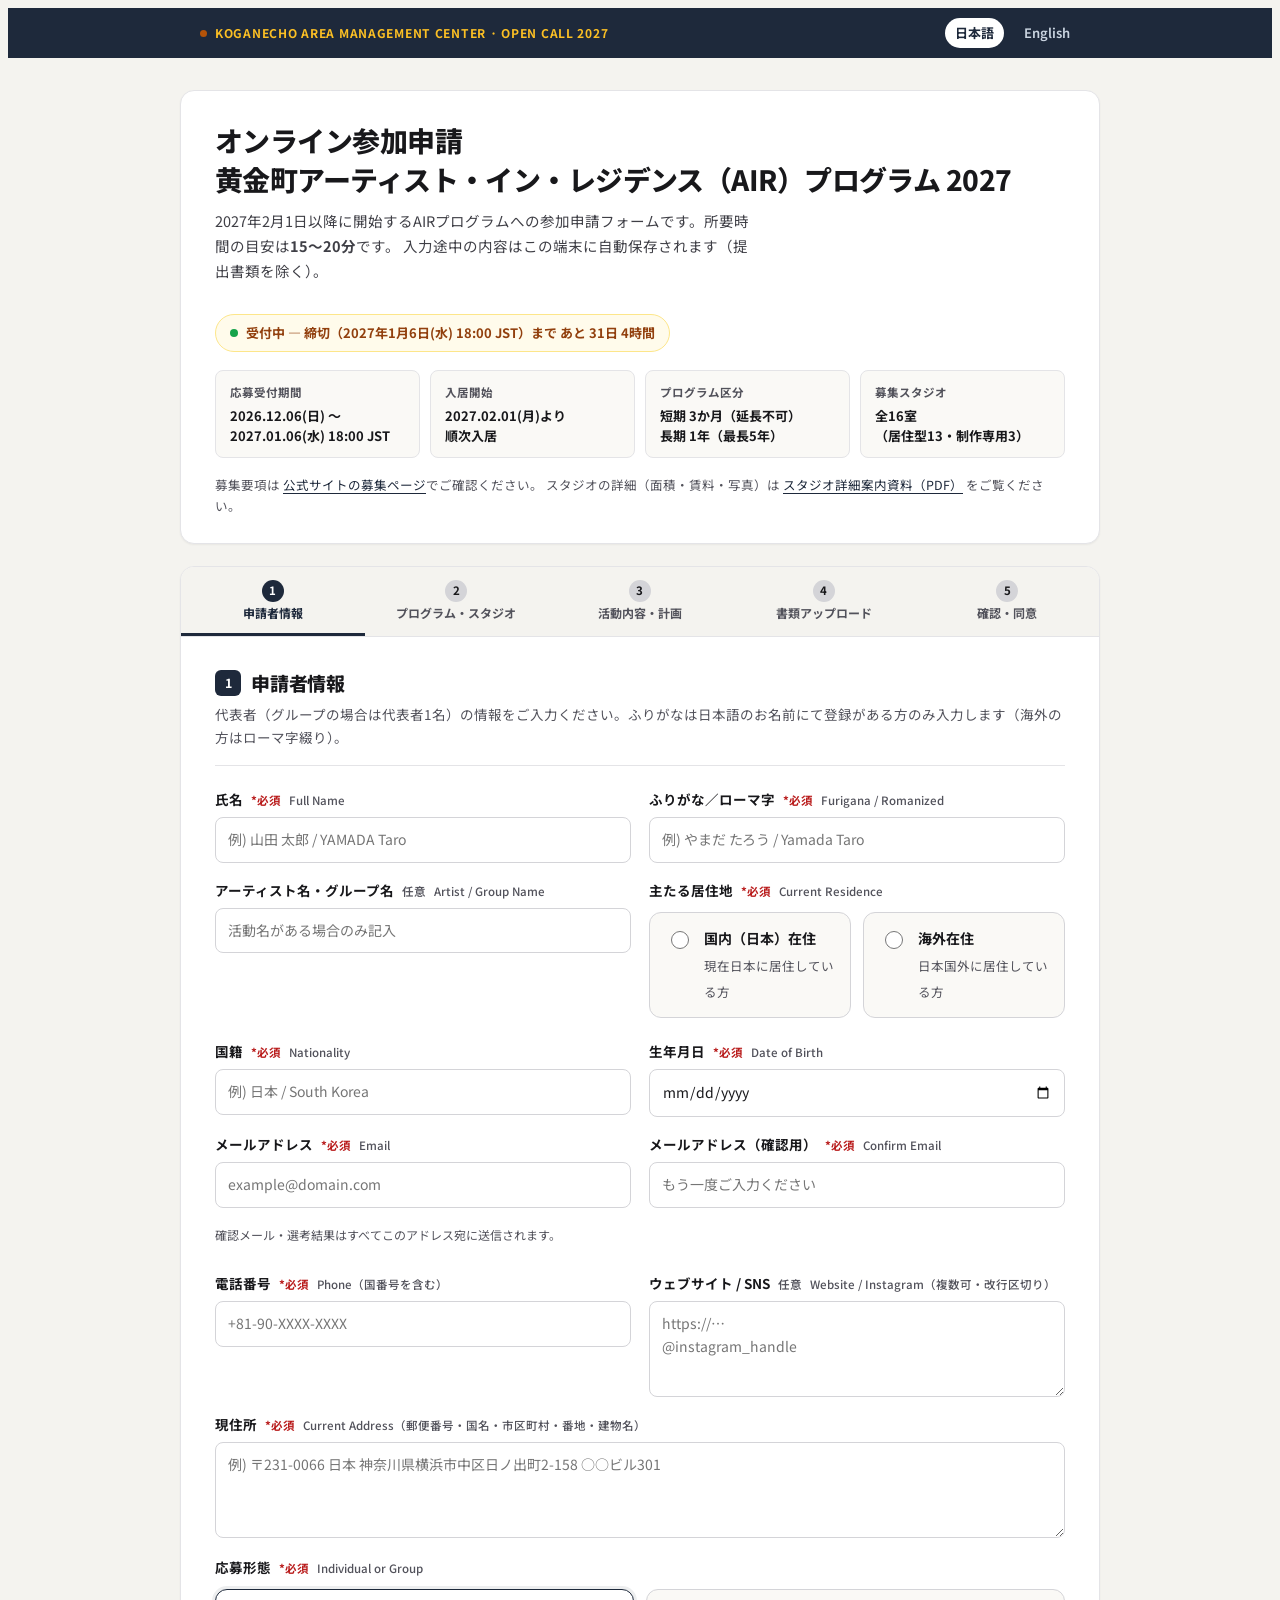
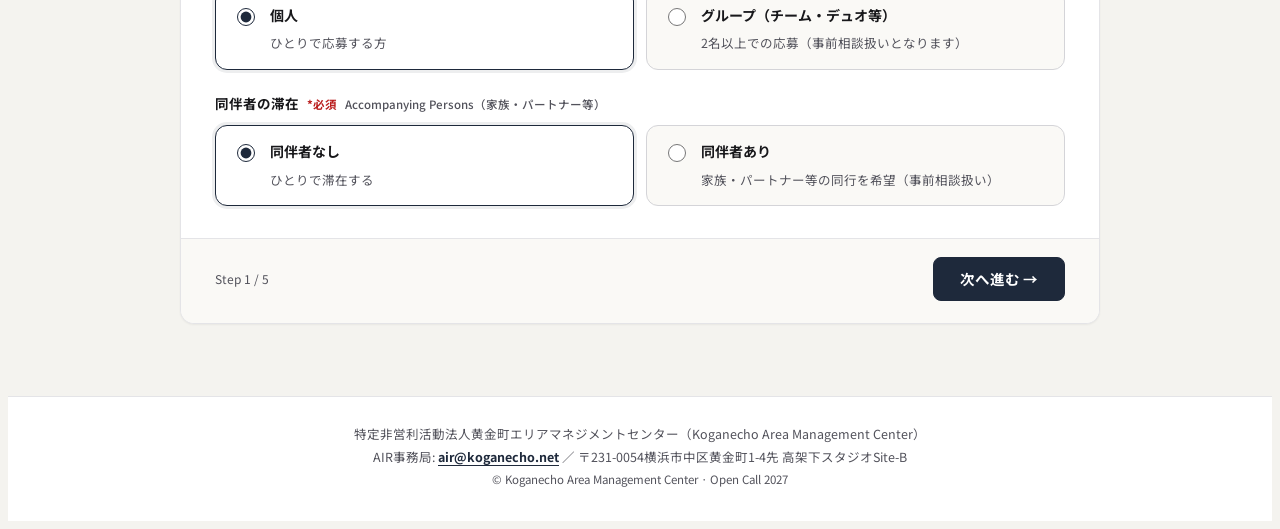
==== commit c3e654c8: "Fix footer contact details and address Updated footer contact information and address." ====
--- a/index.html
+++ b/index.html
@@ -637,8 +637,8 @@
 
   <!-- ============ FOOTER ============ -->
   <footer class="kapp-footer">
-    特定非営利活動法人 黄金町エリアマネジメントセンター（Koganecho Area Management Center）<br>
-    AIR事務局: <a href="mailto:air@koganecho.net">air@koganecho.net</a> ／ 〒231-0066 神奈川県横浜市中区日ノ出町2-158<br>
+    特定非営利活動法人黄金町エリアマネジメントセンター（Koganecho Area Management Center）<br>
+    AIR事務局: <a href="mailto:air@koganecho.net">air@koganecho.net</a> ／ 〒231-0054横浜市中区黄金町1-4先 高架下スタジオSite-B<br>
     <span style="font-size:11.5px;">© Koganecho Area Management Center · Open Call 2027</span>
   </footer>
 
